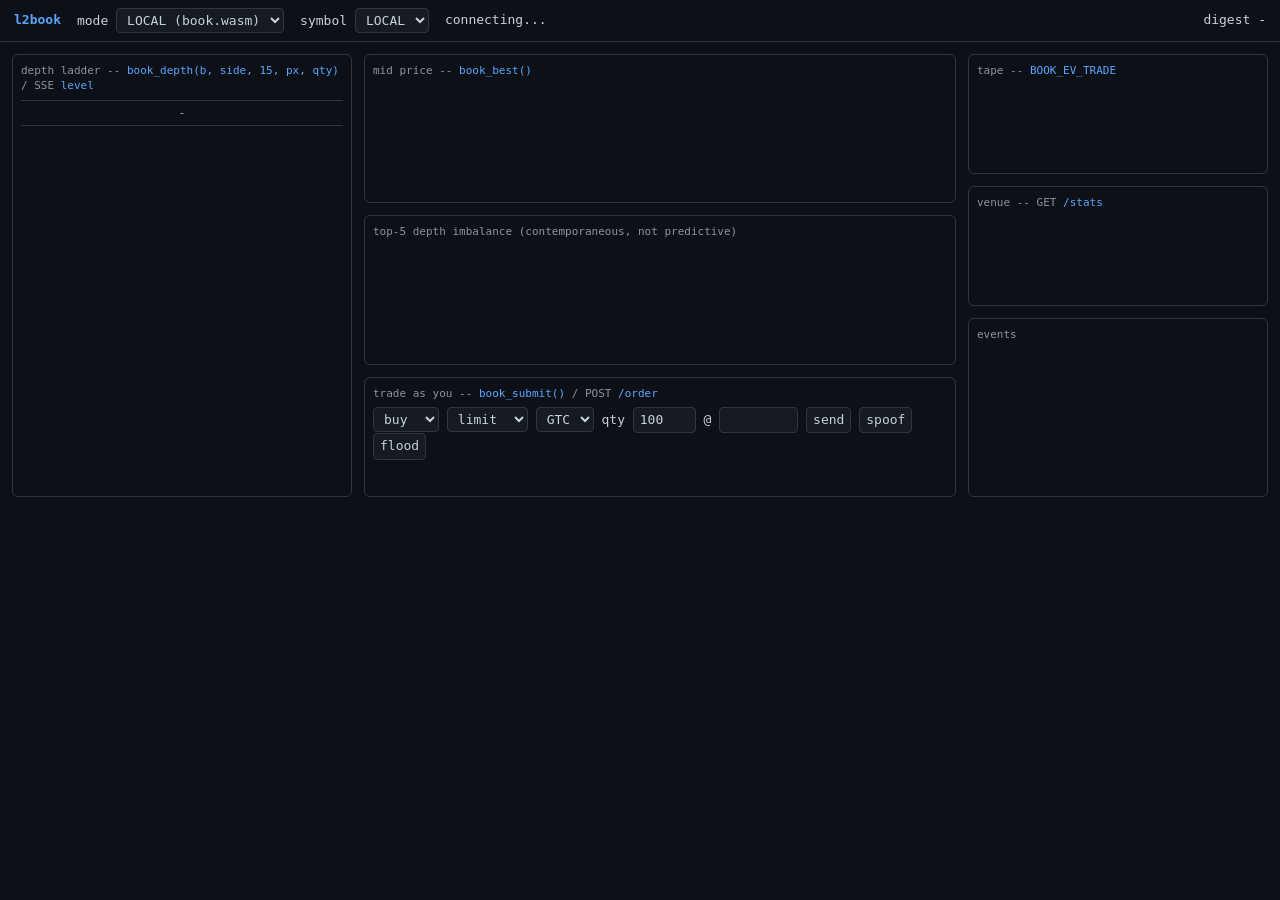
==== 16_l2book/web/index.html @ 12627202 "16_l2book: the web console (LIVE over SSE, LOCAL on book.wasm) web/index.html, no framework and no e" ====
<!doctype html>
<!--
  16_l2book/web/index.html -- the l2book console.

  LIVE:  the venue's own market data over SSE (/md?sym=...), and "trade
         as you" through /order.  The book you see is the server's.
  LOCAL: book.wasm -- the same book.c the venue's Isolates run, compiled
         to wasm32 -- driven by an in-page market maker and noise flow.
         The digest is the engine's book_digest: same seed, same steps,
         same number, on any machine.
  No framework, no external requests.
-->
<html lang="en">
<head>
<meta charset="utf-8">
<title>l2book -- a libxtc limit order book</title>
<style>
:root { --bg:#0d1117; --fg:#c9d1d9; --dim:#8b949e; --bid:#3fb950; --ask:#f85149; --line:#30363d; --acc:#58a6ff; }
* { box-sizing: border-box; }
body { margin:0; background:var(--bg); color:var(--fg); font:13px/1.4 ui-monospace,SFMono-Regular,Menlo,monospace; }
header { display:flex; gap:16px; align-items:center; padding:8px 14px; border-bottom:1px solid var(--line); flex-wrap:wrap; }
header b { color:var(--acc); }
select, button, input { background:#161b22; color:var(--fg); border:1px solid var(--line); border-radius:4px; padding:3px 6px; font:inherit; }
button:hover { border-color:var(--acc); cursor:pointer; }
main { display:grid; grid-template-columns: 340px 1fr 300px; gap:12px; padding:12px; }
.panel { border:1px solid var(--line); border-radius:6px; padding:8px; min-height:120px; }
.panel h2 { margin:0 0 6px; font-size:11px; color:var(--dim); font-weight:normal; }
.panel h2 code { color:var(--acc); }
table { width:100%; border-collapse:collapse; }
td { padding:1px 4px; text-align:right; white-space:nowrap; }
.bid { color:var(--bid); } .ask { color:var(--ask); }
.bar { height:12px; display:inline-block; vertical-align:middle; opacity:.35; }
#mid { text-align:center; padding:3px; border-top:1px solid var(--line); border-bottom:1px solid var(--line); color:var(--dim); }
#tape div { display:flex; justify-content:space-between; }
canvas { width:100%; height:110px; display:block; }
.kv { display:grid; grid-template-columns:auto 1fr; gap:2px 10px; }
.kv span:nth-child(odd) { color:var(--dim); }
#log { height:140px; overflow:auto; color:var(--dim); font-size:11px; }
</style>
</head>
<body>
<header>
  <b>l2book</b>
  <label>mode <select id="mode"><option value="live">LIVE (venue)</option><option value="local">LOCAL (book.wasm)</option></select></label>
  <label>symbol <select id="sym"></select></label>
  <span id="status">connecting...</span>
  <span style="flex:1"></span>
  <span>digest <code id="digest">-</code></span>
</header>
<main>
  <section class="panel">
    <h2>depth ladder -- <code>book_depth(b, side, 15, px, qty)</code> / SSE <code>level</code></h2>
    <table id="asks"></table>
    <div id="mid">-</div>
    <table id="bids"></table>
  </section>
  <section>
    <div class="panel"><h2>mid price -- <code>book_best()</code></h2><canvas id="spark"></canvas></div>
    <div class="panel" style="margin-top:12px"><h2>top-5 depth imbalance (contemporaneous, not predictive)</h2><canvas id="imb"></canvas></div>
    <div class="panel" style="margin-top:12px">
      <h2>trade as you -- <code>book_submit()</code> / POST <code>/order</code></h2>
      <select id="side"><option value="b">buy</option><option value="s">sell</option></select>
      <select id="type"><option value="l">limit</option><option value="m">market</option></select>
      <select id="tif"><option value="g">GTC</option><option value="i">IOC</option></select>
      qty <input id="qty" size="5" value="100"> @ <input id="px" size="7" value="">
      <button id="send">send</button>
      <button id="spoof" title="layer far-from-touch size, cancel it 2 s later">spoof</button>
      <button id="flood" title="a burst of IOC orders that never fill">flood</button>
    </div>
  </section>
  <section>
    <div class="panel"><h2>tape -- <code>BOOK_EV_TRADE</code></h2><div id="tape"></div></div>
    <div class="panel" style="margin-top:12px"><h2>venue -- GET <code>/stats</code></h2><div class="kv" id="stats"></div></div>
    <div class="panel" style="margin-top:12px"><h2>events</h2><div id="log"></div></div>
  </section>
</main>
<script>
"use strict";
const $ = id => document.getElementById(id);
const fmt = p => (Number(p) / 100).toFixed(2);
const S = { mode: "live", sym: "AAPL", bids: new Map(), asks: new Map(), mids: [], imbs: [], tape: [], es: null, wasm: null, timer: null };

function log(s) { const d = $("log"); d.textContent = s + "\n" + d.textContent.slice(0, 4000); }

// ---- rendering (shared by both modes) -------------------------------
function levels(map, desc) { return [...map.entries()].filter(e => e[1] > 0).sort((a, b) => desc ? b[0] - a[0] : a[0] - b[0]).slice(0, 15); }
function render() {
  const bids = levels(S.bids, true), asks = levels(S.asks, false);
  const max = Math.max(1, ...bids.map(l => l[1]), ...asks.map(l => l[1]));
  const row = (l, cls) => `<tr><td class="${cls}">${fmt(l[0])}</td><td>${l[1]}</td><td style="text-align:left"><span class="bar" style="width:${120 * l[1] / max}px;background:var(--${cls})"></span></td></tr>`;
  $("asks").innerHTML = asks.slice().reverse().map(l => row(l, "ask")).join("");
  $("bids").innerHTML = bids.map(l => row(l, "bid")).join("");
  const bb = bids[0], ba = asks[0];
  if (bb && ba) {
    const mid = (bb[0] + ba[0]) / 2;
    $("mid").textContent = `mid ${fmt(mid)}   spread ${ba[0] - bb[0]} ticks`;
    if (!$("px").value) $("px").value = fmt(bb[0]);
    S.mids.push(mid); if (S.mids.length > 300) S.mids.shift();
    const bv = bids.slice(0, 5).reduce((a, l) => a + l[1], 0), av = asks.slice(0, 5).reduce((a, l) => a + l[1], 0);
    S.imbs.push((bv - av) / Math.max(1, bv + av)); if (S.imbs.length > 300) S.imbs.shift();
  }
  spark($("spark"), S.mids, false); spark($("imb"), S.imbs, true);
  $("tape").innerHTML = S.tape.slice(0, 18).map(t => `<div class="${t.s ? "ask" : "bid"}"><span>${fmt(t.p)}</span><span>${t.q}</span></div>`).join("");
}
function spark(c, v, zero) {
  const w = c.width = c.clientWidth, h = c.height = c.clientHeight, g = c.getContext("2d");
  g.clearRect(0, 0, w, h); if (v.length < 2) return;
  const lo = zero ? -1 : Math.min(...v), hi = zero ? 1 : Math.max(...v), r = hi - lo || 1;
  if (zero) { g.strokeStyle = "#30363d"; g.beginPath(); g.moveTo(0, h / 2); g.lineTo(w, h / 2); g.stroke(); }
  g.strokeStyle = "#58a6ff"; g.beginPath();
  v.forEach((x, i) => { const px = i * w / (v.length - 1), py = h - (x - lo) / r * (h - 4) - 2; i ? g.lineTo(px, py) : g.moveTo(px, py); });
  g.stroke();
}
function trade(side, p, q) { S.tape.unshift({ s: side, p: p, q: q }); if (S.tape.length > 50) S.tape.pop(); }

// ---- LIVE: the venue's SSE stream ----------------------------------
function startLive() {
  stopAll(); S.bids.clear(); S.asks.clear(); S.tape = []; S.mids = []; S.imbs = [];
  const es = S.es = new EventSource(`/md?sym=${S.sym}`);
  es.onopen = () => $("status").textContent = `LIVE ${S.sym}: the venue's book`;
  es.onerror = () => $("status").textContent = "LIVE: disconnected (retrying)";
  es.addEventListener("level", e => { const m = JSON.parse(e.data); (m.s ? S.asks : S.bids).set(m.p, m.q); $("digest").textContent = "seq " + m.seq; });
  es.addEventListener("trade", e => { const m = JSON.parse(e.data); trade(m.s, m.p, m.q); });
  es.addEventListener("phase", e => log("phase " + JSON.parse(e.data).phase));
  es.addEventListener("stats", e => {
    const st = JSON.parse(e.data), me = st.symbols.find(x => x.sym === S.sym) || {};
    $("stats").innerHTML = [["shards", st.shards], ["commands", me.commands], ["trades", me.trades], ["volume", me.volume],
      ["rejects", me.rejects], ["ring drops", me.drops], ["match p50/p99 ns", `${me.match_ns.p50} / ${me.match_ns.p99}`],
      ["hop p50/p99 ns", `${me.queue_ns.p50} / ${me.queue_ns.p99}`]].map(kv => `<span>${kv[0]}</span><span>${kv[1]}</span>`).join("");
  });
  S.timer = setInterval(render, 100);
}
async function liveOrder(o) {
  const q = new URLSearchParams({ sym: S.sym, side: o.side ? "s" : "b", type: o.market ? "m" : "l", tif: o.ioc ? "i" : "g", price: o.price, qty: o.qty });
  const r = await fetch("/order?" + q, { method: "POST" }); log("order " + (await r.text()).trim());
}

// ---- LOCAL: book.wasm, the same engine, in the page -----------------
let rng = 42n;
function rnd() { rng ^= rng << 13n; rng &= 0xffffffffffffffffn; rng ^= rng >> 7n; rng ^= rng << 17n; rng &= 0xffffffffffffffffn; return Number(rng & 0xffffffn); }
async function startLocal() {
  stopAll(); S.bids.clear(); S.asks.clear(); S.tape = []; S.mids = []; S.imbs = []; rng = 42n;
  if (!S.wasm) { const { instance } = await WebAssembly.instantiateStreaming(fetch("book.wasm")); S.wasm = instance.exports; }
  const e = S.wasm; e.lob_init(10000n, 1 << 15);
  let id = 1, mid = 10000, quotes = [];
  $("status").textContent = "LOCAL: book.wasm in this page (seed 42)";
  const read = () => {
    const n = e.lob_ev_count(), sz = e.lob_ev_size(), base = e.lob_ev(), dv = new DataView(e.memory.buffer);
    for (let i = 0; i < n; i++) {
      const o = base + i * sz, k = dv.getUint8(o), side = dv.getUint8(o + 1), p = Number(dv.getBigInt64(o + 24, true)), q = Number(dv.getBigInt64(o + 32, true));
      if (k === 9) (side ? S.asks : S.bids).set(p, q);       // BOOK_EV_LEVEL
      else if (k === 2) trade(side, p, q);                  // BOOK_EV_TRADE
    }
  };
  S.submit = (o) => { e.lob_submit(BigInt(id++), o.acct || 1, o.side, o.market ? 1 : 0, o.ioc ? 1 : 0, 0, BigInt(o.price || 0), 0n, BigInt(o.qty), 0n); read(); };
  S.timer = setInterval(() => {
    for (let step = 0; step < 20; step++) {
      if (step === 0) {                       // the market maker re-quotes
        quotes.forEach(q => { e.lob_cancel(BigInt(q), 2); read(); }); quotes = [];
        mid += (rnd() % 5) - 2;
        for (let l = 0; l < 5; l++) for (let s = 0; s < 2; s++) {
          const qid = id; S.submit({ acct: 2, side: s, price: s ? mid + 2 + l : mid - 2 - l, qty: 100 * (l + 1) }); quotes.push(qid);
        }
      }
      const s = rnd() & 1, ioc = rnd() % 4 === 0;        // noise flow
      S.submit({ acct: 3, side: s, ioc: ioc, price: ioc ? (s ? mid - 10 : mid + 10) : (s ? mid + 1 + rnd() % 8 : mid - 1 - rnd() % 8), qty: 100 * (1 + rnd() % 3) });
    }
    $("digest").textContent = e.lob_digest().toString(16) + " @seq " + e.lob_seq() + (e.lob_check() ? " CHECK FAILED" : "");
    $("stats").innerHTML = [["engine", "book.c -> wasm32"], ["trades", e.lob_trades()], ["seq", e.lob_seq()], ["book_check", e.lob_check() ? "FAIL" : "ok"]].map(kv => `<span>${kv[0]}</span><span>${kv[1]}</span>`).join("");
    render();
  }, 100);
}

function stopAll() { if (S.es) S.es.close(); S.es = null; if (S.timer) clearInterval(S.timer); S.timer = null; }
function order(o) { return S.mode === "live" ? liveOrder(o) : S.submit(o); }
function uiOrder() { return { side: $("side").value === "s" ? 1 : 0, market: $("type").value === "m", ioc: $("tif").value === "i", qty: +$("qty").value, price: Math.round(parseFloat($("px").value) * 100) }; }
$("send").onclick = () => order(uiOrder());
$("spoof").onclick = () => { const b = levels(S.bids, true)[0]; if (!b) return; for (let i = 0; i < 5; i++) order({ side: 0, qty: 5000, price: b[0] - 5 - i }); log("spoof: 25,000 shares layered 5-9 ticks under the bid"); };
$("flood").onclick = () => { const a = levels(S.asks, false)[0]; if (!a) return; for (let i = 0; i < 30; i++) order({ side: 0, ioc: true, qty: 100, price: a[0] - 50 }); log("flood: 30 IOC orders that cannot fill"); };
$("mode").onchange = () => { S.mode = $("mode").value; S.mode === "live" ? startLive() : startLocal(); };
$("sym").onchange = () => { S.sym = $("sym").value; if (S.mode === "live") startLive(); };
fetch("/symbols").then(r => r.json()).then(list => {
  $("sym").innerHTML = list.map(s => `<option>${s}</option>`).join(""); S.sym = list[0]; startLive();
}).catch(() => { $("mode").value = "local"; S.mode = "local"; $("sym").innerHTML = "<option>LOCAL</option>"; startLocal(); });
</script>
</body>
</html>
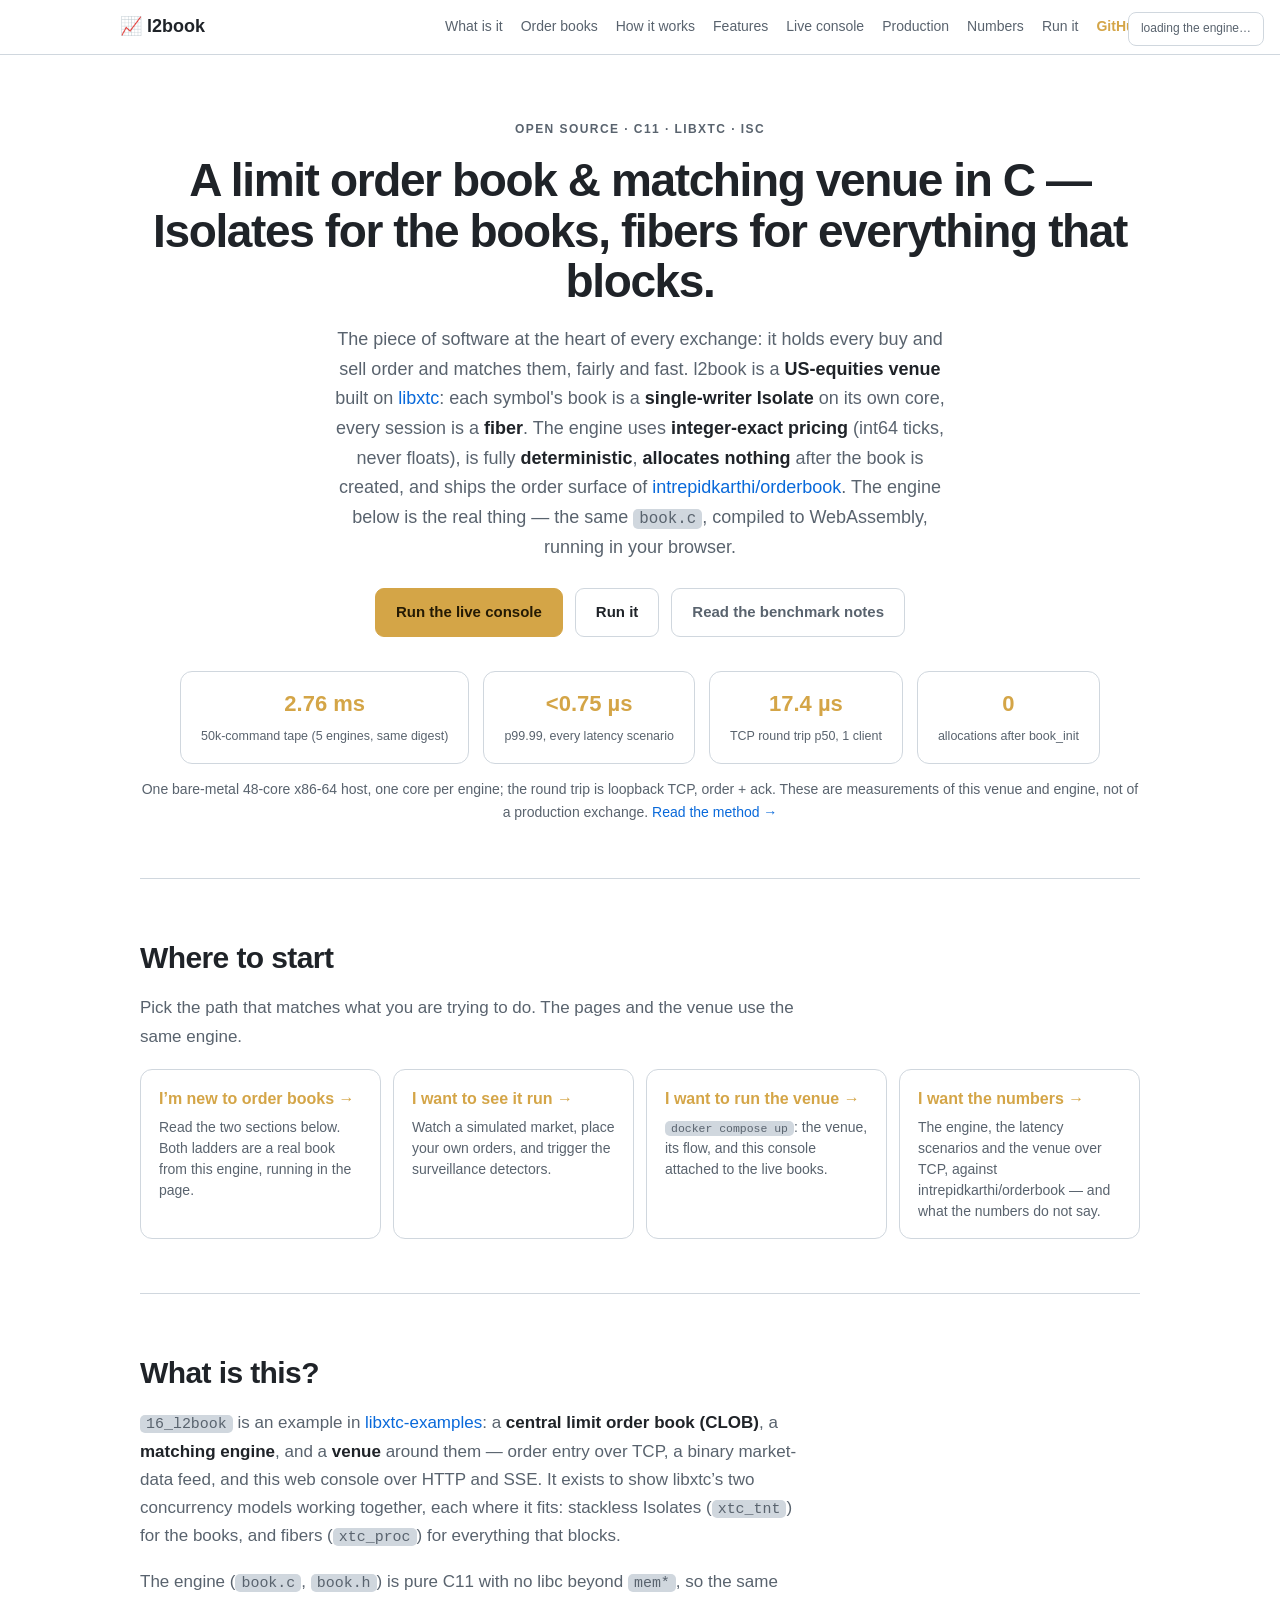
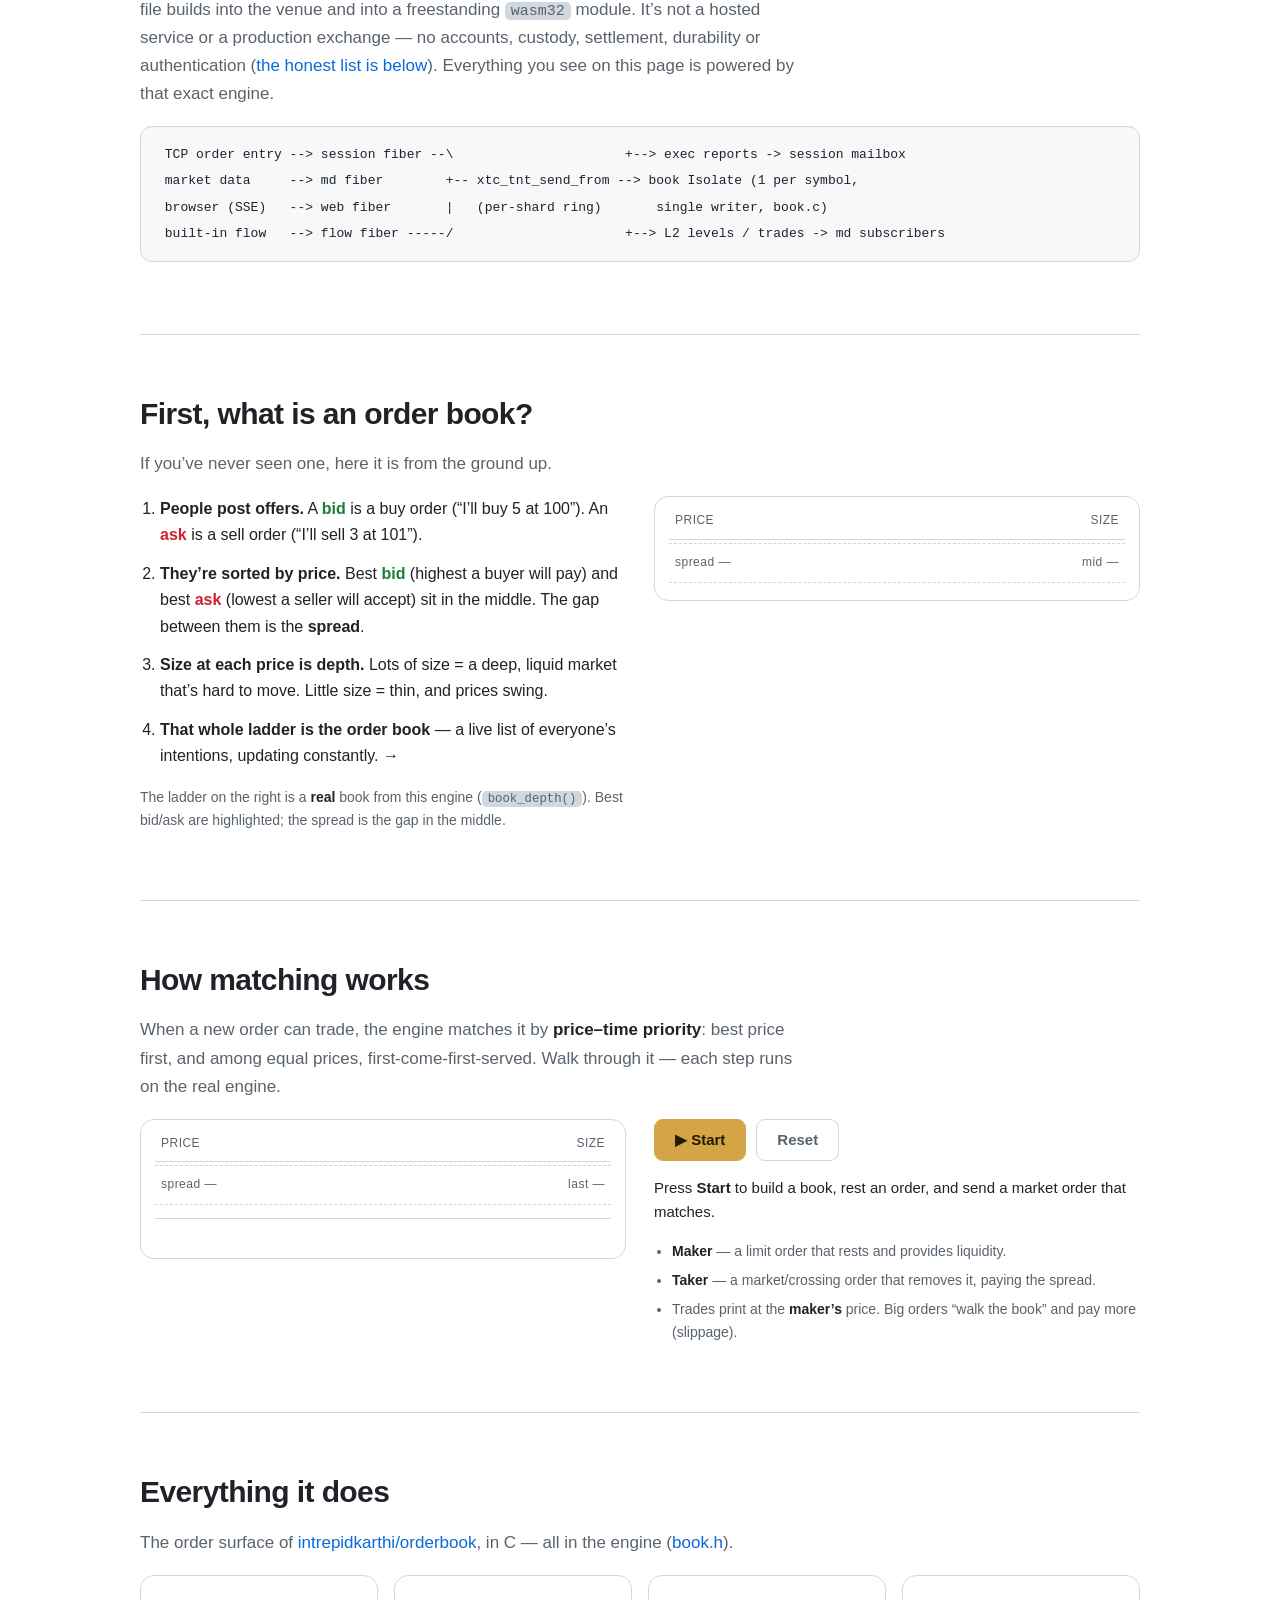
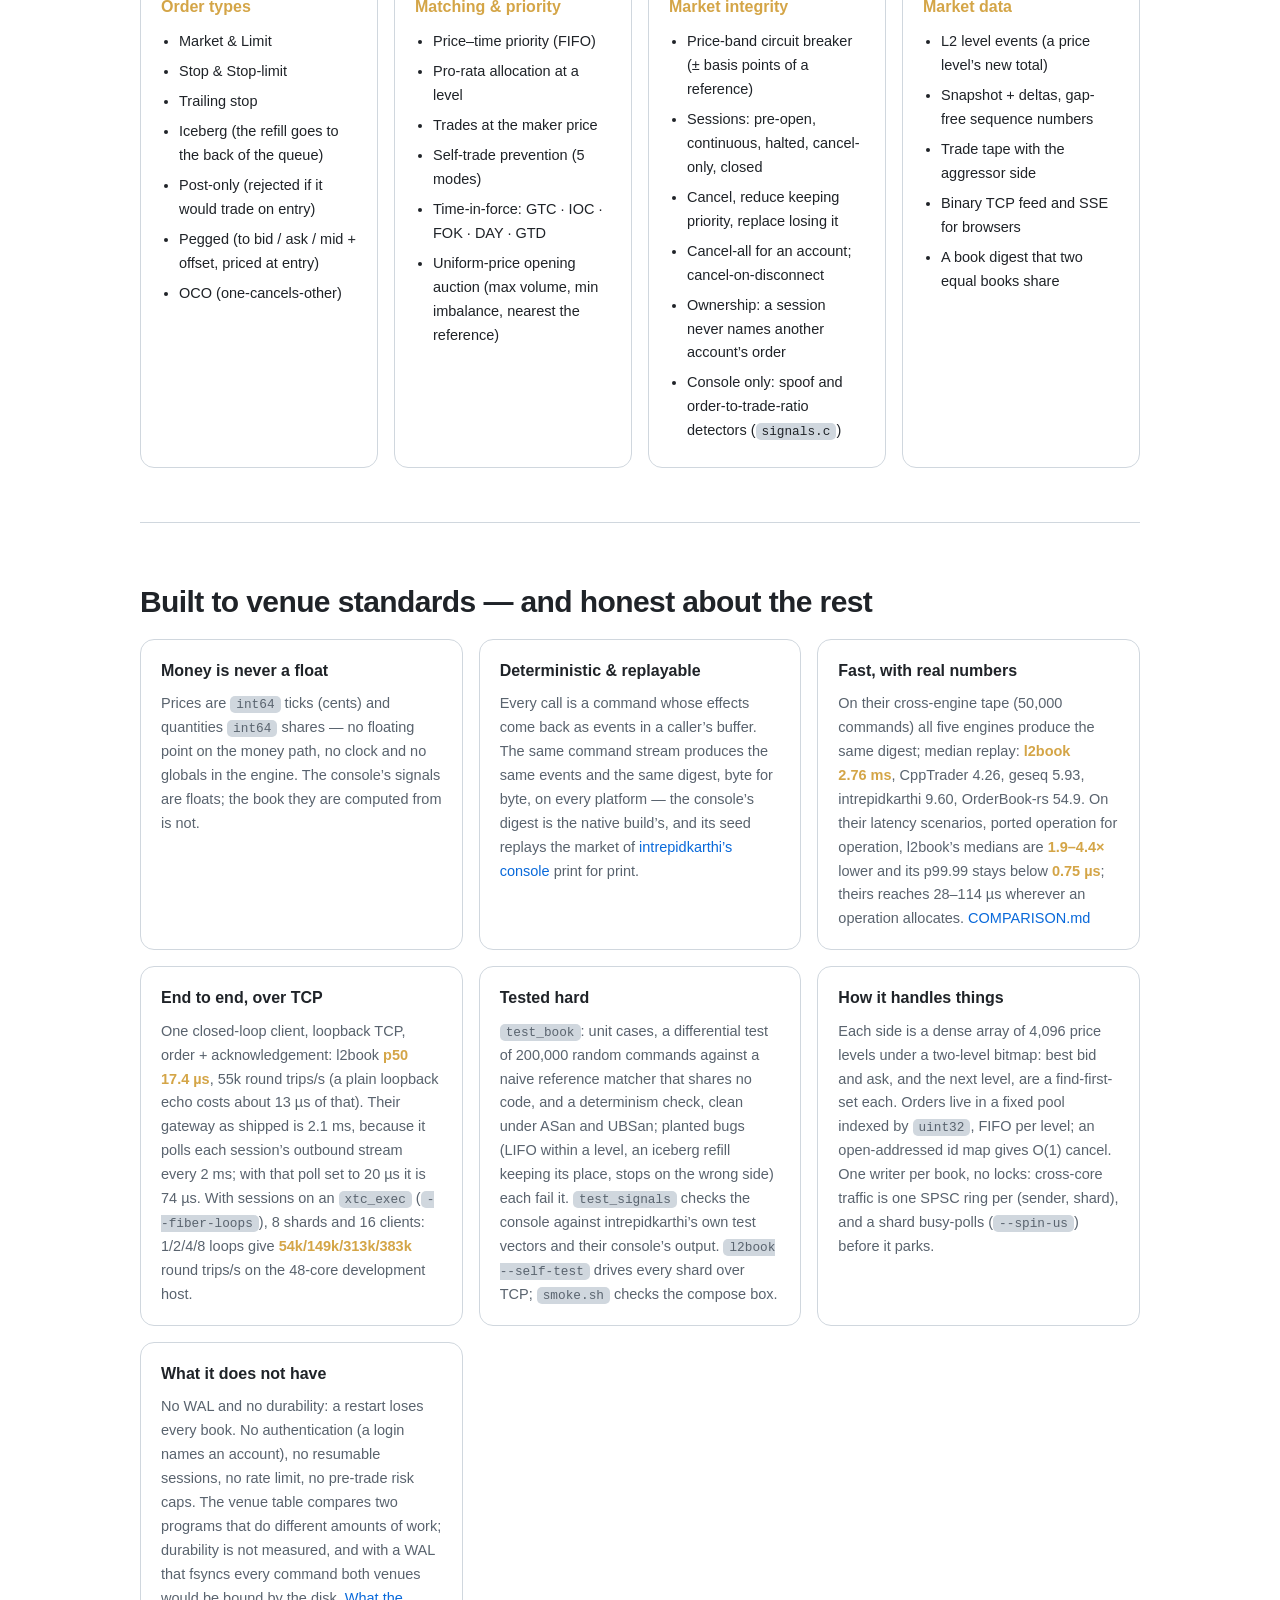
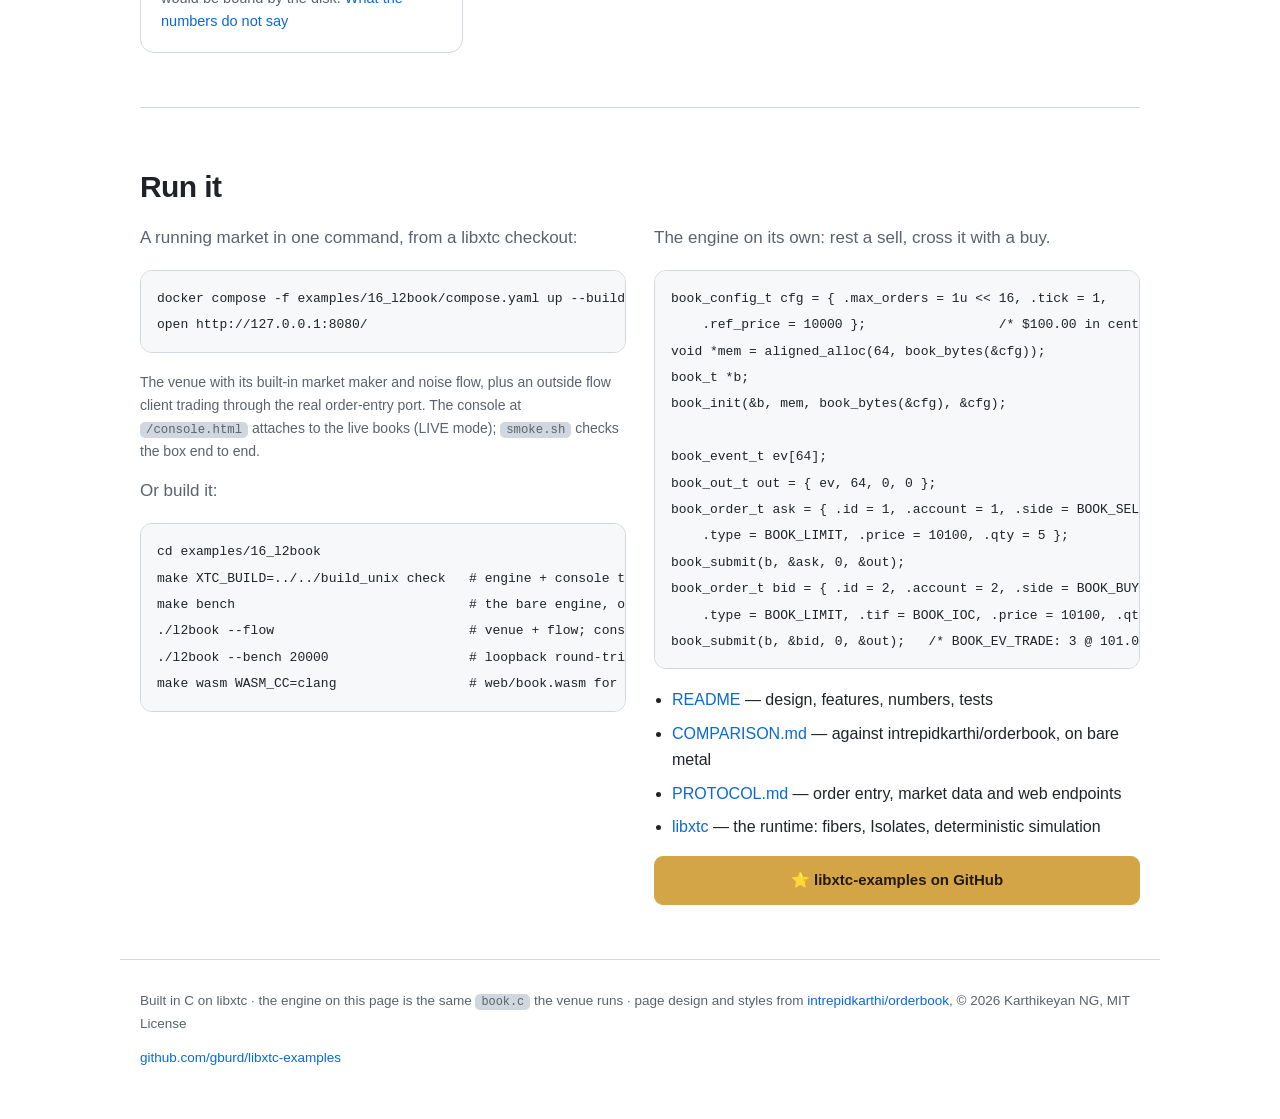
==== commit e415171f: "16_l2book: the pages, a reproduction of intrepidkarthi's console and site The maintainer asked for t" ====
--- a/16_l2book/web/index.html
+++ b/16_l2book/web/index.html
@@ -1,187 +1,328 @@
 <!doctype html>
 <!--
-  16_l2book/web/index.html -- the l2book console.
-
-  LIVE:  the venue's own market data over SSE (/md?sym=...), and "trade
-         as you" through /order.  The book you see is the server's.
-  LOCAL: book.wasm -- the same book.c the venue's Isolates run, compiled
-         to wasm32 -- driven by an in-page market maker and noise flow.
-         The digest is the engine's book_digest: same seed, same steps,
-         same number, on any machine.
-  No framework, no external requests.
+  16_l2book/web/index.html -- the l2book landing page.
+
+  Structure, sections and styles are intrepidkarthi/orderbook's
+  web/index.html (3fffc25), reused under the MIT License
+  (Copyright (c) 2026 Karthikeyan NG; the full notice is in style.css and
+  web/README.md).  The text is rewritten for l2book; every number on it
+  is from 16_l2book/README.md or COMPARISON.md.  The two live ladders run
+  book.wasm (the engine) in the page; no framework, no external request.
 -->
 <html lang="en">
 <head>
-<meta charset="utf-8">
-<title>l2book -- a libxtc limit order book</title>
-<style>
-:root { --bg:#0d1117; --fg:#c9d1d9; --dim:#8b949e; --bid:#3fb950; --ask:#f85149; --line:#30363d; --acc:#58a6ff; }
-* { box-sizing: border-box; }
-body { margin:0; background:var(--bg); color:var(--fg); font:13px/1.4 ui-monospace,SFMono-Regular,Menlo,monospace; }
-header { display:flex; gap:16px; align-items:center; padding:8px 14px; border-bottom:1px solid var(--line); flex-wrap:wrap; }
-header b { color:var(--acc); }
-select, button, input { background:#161b22; color:var(--fg); border:1px solid var(--line); border-radius:4px; padding:3px 6px; font:inherit; }
-button:hover { border-color:var(--acc); cursor:pointer; }
-main { display:grid; grid-template-columns: 340px 1fr 300px; gap:12px; padding:12px; }
-.panel { border:1px solid var(--line); border-radius:6px; padding:8px; min-height:120px; }
-.panel h2 { margin:0 0 6px; font-size:11px; color:var(--dim); font-weight:normal; }
-.panel h2 code { color:var(--acc); }
-table { width:100%; border-collapse:collapse; }
-td { padding:1px 4px; text-align:right; white-space:nowrap; }
-.bid { color:var(--bid); } .ask { color:var(--ask); }
-.bar { height:12px; display:inline-block; vertical-align:middle; opacity:.35; }
-#mid { text-align:center; padding:3px; border-top:1px solid var(--line); border-bottom:1px solid var(--line); color:var(--dim); }
-#tape div { display:flex; justify-content:space-between; }
-canvas { width:100%; height:110px; display:block; }
-.kv { display:grid; grid-template-columns:auto 1fr; gap:2px 10px; }
-.kv span:nth-child(odd) { color:var(--dim); }
-#log { height:140px; overflow:auto; color:var(--dim); font-size:11px; }
-</style>
+  <meta charset="utf-8" />
+  <meta name="viewport" content="width=device-width, initial-scale=1" />
+  <title>l2book &mdash; a level-2 limit order book &amp; matching venue on libxtc</title>
+  <meta name="description" content="A US-equities limit order book and matching venue in C on libxtc: one Isolate per book, fibers for every session. Integer-exact, deterministic, no allocation after init, the order surface of intrepidkarthi/orderbook, and the same engine runs in your browser as a 41 KB WebAssembly module." />
+  <link rel="stylesheet" href="style.css" />
+  <!-- l2book: wide code blocks scroll inside their column, not the page. -->
+  <style>.two-col > div { min-width: 0; }</style>
 </head>
 <body>
-<header>
-  <b>l2book</b>
-  <label>mode <select id="mode"><option value="live">LIVE (venue)</option><option value="local">LOCAL (book.wasm)</option></select></label>
-  <label>symbol <select id="sym"></select></label>
-  <span id="status">connecting...</span>
-  <span style="flex:1"></span>
-  <span>digest <code id="digest">-</code></span>
-</header>
-<main>
-  <section class="panel">
-    <h2>depth ladder -- <code>book_depth(b, side, 15, px, qty)</code> / SSE <code>level</code></h2>
-    <table id="asks"></table>
-    <div id="mid">-</div>
-    <table id="bids"></table>
-  </section>
-  <section>
-    <div class="panel"><h2>mid price -- <code>book_best()</code></h2><canvas id="spark"></canvas></div>
-    <div class="panel" style="margin-top:12px"><h2>top-5 depth imbalance (contemporaneous, not predictive)</h2><canvas id="imb"></canvas></div>
-    <div class="panel" style="margin-top:12px">
-      <h2>trade as you -- <code>book_submit()</code> / POST <code>/order</code></h2>
-      <select id="side"><option value="b">buy</option><option value="s">sell</option></select>
-      <select id="type"><option value="l">limit</option><option value="m">market</option></select>
-      <select id="tif"><option value="g">GTC</option><option value="i">IOC</option></select>
-      qty <input id="qty" size="5" value="100"> @ <input id="px" size="7" value="">
-      <button id="send">send</button>
-      <button id="spoof" title="layer far-from-touch size, cancel it 2 s later">spoof</button>
-      <button id="flood" title="a burst of IOC orders that never fill">flood</button>
+  <nav class="nav">
+    <a class="brand" href="#top">&#x1F4C8; l2book</a>
+    <div class="nav-links">
+      <a href="#what">What is it</a>
+      <a href="#basics">Order books</a>
+      <a href="#matching">How it works</a>
+      <a href="#features">Features</a>
+      <a href="console.html">Live console</a>
+      <a href="#production">Production</a>
+      <a href="https://github.com/gburd/libxtc-examples/blob/main/16_l2book/COMPARISON.md">Numbers</a>
+      <a href="#run">Run it</a>
+      <a class="nav-gh" href="https://github.com/gburd/libxtc-examples/tree/main/16_l2book">GitHub &#x2605;</a>
     </div>
-  </section>
-  <section>
-    <div class="panel"><h2>tape -- <code>BOOK_EV_TRADE</code></h2><div id="tape"></div></div>
-    <div class="panel" style="margin-top:12px"><h2>venue -- GET <code>/stats</code></h2><div class="kv" id="stats"></div></div>
-    <div class="panel" style="margin-top:12px"><h2>events</h2><div id="log"></div></div>
-  </section>
-</main>
-<script>
-"use strict";
-const $ = id => document.getElementById(id);
-const fmt = p => (Number(p) / 100).toFixed(2);
-const S = { mode: "live", sym: "AAPL", bids: new Map(), asks: new Map(), mids: [], imbs: [], tape: [], es: null, wasm: null, timer: null };
-
-function log(s) { const d = $("log"); d.textContent = s + "\n" + d.textContent.slice(0, 4000); }
-
-// ---- rendering (shared by both modes) -------------------------------
-function levels(map, desc) { return [...map.entries()].filter(e => e[1] > 0).sort((a, b) => desc ? b[0] - a[0] : a[0] - b[0]).slice(0, 15); }
-function render() {
-  const bids = levels(S.bids, true), asks = levels(S.asks, false);
-  const max = Math.max(1, ...bids.map(l => l[1]), ...asks.map(l => l[1]));
-  const row = (l, cls) => `<tr><td class="${cls}">${fmt(l[0])}</td><td>${l[1]}</td><td style="text-align:left"><span class="bar" style="width:${120 * l[1] / max}px;background:var(--${cls})"></span></td></tr>`;
-  $("asks").innerHTML = asks.slice().reverse().map(l => row(l, "ask")).join("");
-  $("bids").innerHTML = bids.map(l => row(l, "bid")).join("");
-  const bb = bids[0], ba = asks[0];
-  if (bb && ba) {
-    const mid = (bb[0] + ba[0]) / 2;
-    $("mid").textContent = `mid ${fmt(mid)}   spread ${ba[0] - bb[0]} ticks`;
-    if (!$("px").value) $("px").value = fmt(bb[0]);
-    S.mids.push(mid); if (S.mids.length > 300) S.mids.shift();
-    const bv = bids.slice(0, 5).reduce((a, l) => a + l[1], 0), av = asks.slice(0, 5).reduce((a, l) => a + l[1], 0);
-    S.imbs.push((bv - av) / Math.max(1, bv + av)); if (S.imbs.length > 300) S.imbs.shift();
-  }
-  spark($("spark"), S.mids, false); spark($("imb"), S.imbs, true);
-  $("tape").innerHTML = S.tape.slice(0, 18).map(t => `<div class="${t.s ? "ask" : "bid"}"><span>${fmt(t.p)}</span><span>${t.q}</span></div>`).join("");
-}
-function spark(c, v, zero) {
-  const w = c.width = c.clientWidth, h = c.height = c.clientHeight, g = c.getContext("2d");
-  g.clearRect(0, 0, w, h); if (v.length < 2) return;
-  const lo = zero ? -1 : Math.min(...v), hi = zero ? 1 : Math.max(...v), r = hi - lo || 1;
-  if (zero) { g.strokeStyle = "#30363d"; g.beginPath(); g.moveTo(0, h / 2); g.lineTo(w, h / 2); g.stroke(); }
-  g.strokeStyle = "#58a6ff"; g.beginPath();
-  v.forEach((x, i) => { const px = i * w / (v.length - 1), py = h - (x - lo) / r * (h - 4) - 2; i ? g.lineTo(px, py) : g.moveTo(px, py); });
-  g.stroke();
-}
-function trade(side, p, q) { S.tape.unshift({ s: side, p: p, q: q }); if (S.tape.length > 50) S.tape.pop(); }
-
-// ---- LIVE: the venue's SSE stream ----------------------------------
-function startLive() {
-  stopAll(); S.bids.clear(); S.asks.clear(); S.tape = []; S.mids = []; S.imbs = [];
-  const es = S.es = new EventSource(`/md?sym=${S.sym}`);
-  es.onopen = () => $("status").textContent = `LIVE ${S.sym}: the venue's book`;
-  es.onerror = () => $("status").textContent = "LIVE: disconnected (retrying)";
-  es.addEventListener("level", e => { const m = JSON.parse(e.data); (m.s ? S.asks : S.bids).set(m.p, m.q); $("digest").textContent = "seq " + m.seq; });
-  es.addEventListener("trade", e => { const m = JSON.parse(e.data); trade(m.s, m.p, m.q); });
-  es.addEventListener("phase", e => log("phase " + JSON.parse(e.data).phase));
-  es.addEventListener("stats", e => {
-    const st = JSON.parse(e.data), me = st.symbols.find(x => x.sym === S.sym) || {};
-    $("stats").innerHTML = [["shards", st.shards], ["commands", me.commands], ["trades", me.trades], ["volume", me.volume],
-      ["rejects", me.rejects], ["ring drops", me.drops], ["match p50/p99 ns", `${me.match_ns.p50} / ${me.match_ns.p99}`],
-      ["hop p50/p99 ns", `${me.queue_ns.p50} / ${me.queue_ns.p99}`]].map(kv => `<span>${kv[0]}</span><span>${kv[1]}</span>`).join("");
-  });
-  S.timer = setInterval(render, 100);
-}
-async function liveOrder(o) {
-  const q = new URLSearchParams({ sym: S.sym, side: o.side ? "s" : "b", type: o.market ? "m" : "l", tif: o.ioc ? "i" : "g", price: o.price, qty: o.qty });
-  const r = await fetch("/order?" + q, { method: "POST" }); log("order " + (await r.text()).trim());
-}
-
-// ---- LOCAL: book.wasm, the same engine, in the page -----------------
-let rng = 42n;
-function rnd() { rng ^= rng << 13n; rng &= 0xffffffffffffffffn; rng ^= rng >> 7n; rng ^= rng << 17n; rng &= 0xffffffffffffffffn; return Number(rng & 0xffffffn); }
-async function startLocal() {
-  stopAll(); S.bids.clear(); S.asks.clear(); S.tape = []; S.mids = []; S.imbs = []; rng = 42n;
-  if (!S.wasm) { const { instance } = await WebAssembly.instantiateStreaming(fetch("book.wasm")); S.wasm = instance.exports; }
-  const e = S.wasm; e.lob_init(10000n, 1 << 15);
-  let id = 1, mid = 10000, quotes = [];
-  $("status").textContent = "LOCAL: book.wasm in this page (seed 42)";
-  const read = () => {
-    const n = e.lob_ev_count(), sz = e.lob_ev_size(), base = e.lob_ev(), dv = new DataView(e.memory.buffer);
-    for (let i = 0; i < n; i++) {
-      const o = base + i * sz, k = dv.getUint8(o), side = dv.getUint8(o + 1), p = Number(dv.getBigInt64(o + 24, true)), q = Number(dv.getBigInt64(o + 32, true));
-      if (k === 9) (side ? S.asks : S.bids).set(p, q);       // BOOK_EV_LEVEL
-      else if (k === 2) trade(side, p, q);                  // BOOK_EV_TRADE
-    }
-  };
-  S.submit = (o) => { e.lob_submit(BigInt(id++), o.acct || 1, o.side, o.market ? 1 : 0, o.ioc ? 1 : 0, 0, BigInt(o.price || 0), 0n, BigInt(o.qty), 0n); read(); };
-  S.timer = setInterval(() => {
-    for (let step = 0; step < 20; step++) {
-      if (step === 0) {                       // the market maker re-quotes
-        quotes.forEach(q => { e.lob_cancel(BigInt(q), 2); read(); }); quotes = [];
-        mid += (rnd() % 5) - 2;
-        for (let l = 0; l < 5; l++) for (let s = 0; s < 2; s++) {
-          const qid = id; S.submit({ acct: 2, side: s, price: s ? mid + 2 + l : mid - 2 - l, qty: 100 * (l + 1) }); quotes.push(qid);
-        }
-      }
-      const s = rnd() & 1, ioc = rnd() % 4 === 0;        // noise flow
-      S.submit({ acct: 3, side: s, ioc: ioc, price: ioc ? (s ? mid - 10 : mid + 10) : (s ? mid + 1 + rnd() % 8 : mid - 1 - rnd() % 8), qty: 100 * (1 + rnd() % 3) });
-    }
-    $("digest").textContent = e.lob_digest().toString(16) + " @seq " + e.lob_seq() + (e.lob_check() ? " CHECK FAILED" : "");
-    $("stats").innerHTML = [["engine", "book.c -> wasm32"], ["trades", e.lob_trades()], ["seq", e.lob_seq()], ["book_check", e.lob_check() ? "FAIL" : "ok"]].map(kv => `<span>${kv[0]}</span><span>${kv[1]}</span>`).join("");
-    render();
-  }, 100);
-}
-
-function stopAll() { if (S.es) S.es.close(); S.es = null; if (S.timer) clearInterval(S.timer); S.timer = null; }
-function order(o) { return S.mode === "live" ? liveOrder(o) : S.submit(o); }
-function uiOrder() { return { side: $("side").value === "s" ? 1 : 0, market: $("type").value === "m", ioc: $("tif").value === "i", qty: +$("qty").value, price: Math.round(parseFloat($("px").value) * 100) }; }
-$("send").onclick = () => order(uiOrder());
-$("spoof").onclick = () => { const b = levels(S.bids, true)[0]; if (!b) return; for (let i = 0; i < 5; i++) order({ side: 0, qty: 5000, price: b[0] - 5 - i }); log("spoof: 25,000 shares layered 5-9 ticks under the bid"); };
-$("flood").onclick = () => { const a = levels(S.asks, false)[0]; if (!a) return; for (let i = 0; i < 30; i++) order({ side: 0, ioc: true, qty: 100, price: a[0] - 50 }); log("flood: 30 IOC orders that cannot fill"); };
-$("mode").onchange = () => { S.mode = $("mode").value; S.mode === "live" ? startLive() : startLocal(); };
-$("sym").onchange = () => { S.sym = $("sym").value; if (S.mode === "live") startLive(); };
-fetch("/symbols").then(r => r.json()).then(list => {
-  $("sym").innerHTML = list.map(s => `<option>${s}</option>`).join(""); S.sym = list[0]; startLive();
-}).catch(() => { $("mode").value = "local"; S.mode = "local"; $("sym").innerHTML = "<option>LOCAL</option>"; startLocal(); });
-</script>
+  </nav>
+
+  <header id="top" class="hero">
+    <span class="eyebrow">OPEN SOURCE &middot; C11 &middot; LIBXTC &middot; ISC</span>
+    <h1>A limit order book &amp; matching venue in C &mdash;<br />Isolates for the books, fibers for everything that blocks.</h1>
+    <p class="lede">
+      The piece of software at the heart of every exchange: it holds every buy and sell
+      order and matches them, fairly and fast. l2book is a <strong>US-equities venue</strong>
+      built on <a href="https://codeberg.org/gregburd/libxtc">libxtc</a>: each symbol's book is a
+      <strong>single-writer Isolate</strong> on its own core, every session is a
+      <strong>fiber</strong>. The engine uses <strong>integer-exact pricing</strong> (int64 ticks,
+      never floats), is fully <strong>deterministic</strong>, <strong>allocates nothing</strong> after
+      the book is created, and ships the order surface of
+      <a href="https://github.com/intrepidkarthi/orderbook">intrepidkarthi/orderbook</a>.
+      The engine below is the real thing &mdash; the same <code>book.c</code>, compiled to WebAssembly,
+      running in your browser.
+    </p>
+    <div class="hero-cta">
+      <a class="btn primary" href="console.html">Run the live console</a>
+      <a class="btn" href="#run">Run it</a>
+      <a class="btn ghost" href="https://github.com/gburd/libxtc-examples/blob/main/16_l2book/COMPARISON.md">Read the benchmark notes</a>
+    </div>
+    <div class="stat-row">
+      <div><b>2.76&nbsp;ms</b><span>50k-command tape (5 engines, same digest)</span></div>
+      <div><b>&lt;0.75&nbsp;&micro;s</b><span>p99.99, every latency scenario</span></div>
+      <div><b>17.4&nbsp;&micro;s</b><span>TCP round trip p50, 1 client</span></div>
+      <div><b>0</b><span>allocations after book_init</span></div>
+    </div>
+    <p class="hint">One bare-metal 48-core x86-64 host, one core per engine; the round trip is loopback TCP, order + ack. These are measurements of this venue and engine, not of a production exchange. <a href="https://github.com/gburd/libxtc-examples/blob/main/16_l2book/COMPARISON.md">Read the method &rarr;</a></p>
+  </header>
+
+  <main>
+    <section class="sec" aria-labelledby="choose-heading">
+      <h2 id="choose-heading">Where to start</h2>
+      <p class="sec-lede">Pick the path that matches what you are trying to do. The pages and the venue use the same engine.</p>
+      <div class="path-grid">
+        <a class="path" href="#basics"><b>I&rsquo;m new to order books &rarr;</b><span>Read the two sections below. Both ladders are a real book from this engine, running in the page.</span></a>
+        <a class="path" href="console.html"><b>I want to see it run &rarr;</b><span>Watch a simulated market, place your own orders, and trigger the surveillance detectors.</span></a>
+        <a class="path" href="#run"><b>I want to run the venue &rarr;</b><span><code>docker compose up</code>: the venue, its flow, and this console attached to the live books.</span></a>
+        <a class="path" href="https://github.com/gburd/libxtc-examples/blob/main/16_l2book/COMPARISON.md"><b>I want the numbers &rarr;</b><span>The engine, the latency scenarios and the venue over TCP, against intrepidkarthi/orderbook &mdash; and what the numbers do not say.</span></a>
+      </div>
+    </section>
+    <!-- WHAT -->
+    <section id="what" class="sec">
+      <h2>What is this?</h2>
+      <p class="sec-lede">
+        <code>16_l2book</code> is an example in <a href="https://github.com/gburd/libxtc-examples">libxtc-examples</a>:
+        a <strong>central limit order book (CLOB)</strong>, a <strong>matching engine</strong>, and a
+        <strong>venue</strong> around them &mdash; order entry over TCP, a binary market-data feed, and
+        this web console over HTTP and SSE. It exists to show libxtc&rsquo;s two concurrency models
+        working together, each where it fits: stackless Isolates (<code>xtc_tnt</code>) for the books,
+        and fibers (<code>xtc_proc</code>) for everything that blocks.
+      </p>
+      <p class="sec-lede">
+        The engine (<code>book.c</code>, <code>book.h</code>) is pure C11 with no libc beyond
+        <code>mem*</code>, so the same file builds into the venue and into a freestanding
+        <code>wasm32</code> module. It&rsquo;s not a hosted service or a production exchange &mdash; no
+        accounts, custody, settlement, durability or authentication (<a href="#production">the honest
+        list is below</a>). Everything you see on this page is powered by that exact engine.
+      </p>
+      <pre class="code"><code> TCP order entry --&gt; session fiber --\                      +--&gt; exec reports -&gt; session mailbox
+ market data     --&gt; md fiber        +-- xtc_tnt_send_from --&gt; book Isolate (1 per symbol,
+ browser (SSE)   --&gt; web fiber       |   (per-shard ring)       single writer, book.c)
+ built-in flow   --&gt; flow fiber -----/                      +--&gt; L2 levels / trades -&gt; md subscribers</code></pre>
+    </section>
+
+    <!-- BASICS -->
+    <section id="basics" class="sec">
+      <h2>First, what is an order book?</h2>
+      <p class="sec-lede">If you&rsquo;ve never seen one, here it is from the ground up.</p>
+      <div class="two-col">
+        <div>
+          <ol class="explain">
+            <li><b>People post offers.</b> A <span class="g">bid</span> is a buy order (&ldquo;I&rsquo;ll buy 5 at 100&rdquo;). An <span class="r">ask</span> is a sell order (&ldquo;I&rsquo;ll sell 3 at 101&rdquo;).</li>
+            <li><b>They&rsquo;re sorted by price.</b> Best <span class="g">bid</span> (highest a buyer will pay) and best <span class="r">ask</span> (lowest a seller will accept) sit in the middle. The gap between them is the <b>spread</b>.</li>
+            <li><b>Size at each price is depth.</b> Lots of size = a deep, liquid market that&rsquo;s hard to move. Little size = thin, and prices swing.</li>
+            <li><b>That whole ladder is the order book</b> &mdash; a live list of everyone&rsquo;s intentions, updating constantly. &rarr;</li>
+          </ol>
+          <p class="hint">The ladder on the right is a <strong>real</strong> book from this engine (<code>book_depth()</code>). Best bid/ask are highlighted; the spread is the gap in the middle.</p>
+        </div>
+        <div class="ob-panel">
+          <div class="ob-head"><span>PRICE</span><span>SIZE</span></div>
+          <div id="ladderAsks" class="ob-side"></div>
+          <div class="ob-mid"><span id="obSpread">spread &mdash;</span><span id="obMid">mid &mdash;</span></div>
+          <div id="ladderBids" class="ob-side"></div>
+        </div>
+      </div>
+    </section>
+
+    <!-- MATCHING -->
+    <section id="matching" class="sec">
+      <h2>How matching works</h2>
+      <p class="sec-lede">
+        When a new order can trade, the engine matches it by <b>price&ndash;time priority</b>:
+        best price first, and among equal prices, first-come-first-served. Walk through it &mdash;
+        each step runs on the real engine.
+      </p>
+      <div class="two-col">
+        <div class="ob-panel">
+          <div class="ob-head"><span>PRICE</span><span>SIZE</span></div>
+          <div id="mAsks" class="ob-side"></div>
+          <div class="ob-mid"><span id="mSpread">spread &mdash;</span><span id="mLast">last &mdash;</span></div>
+          <div id="mBids" class="ob-side"></div>
+          <div id="mTape" class="tape"></div>
+        </div>
+        <div>
+          <div class="steps">
+            <button id="stepBtn" class="btn primary">&#x25B6; Start</button>
+            <button id="stepReset" class="btn ghost">Reset</button>
+          </div>
+          <p id="stepText" class="step-text">Press <b>Start</b> to build a book, rest an order, and send a market order that matches.</p>
+          <ul class="mini">
+            <li><b>Maker</b> &mdash; a limit order that rests and provides liquidity.</li>
+            <li><b>Taker</b> &mdash; a market/crossing order that removes it, paying the spread.</li>
+            <li>Trades print at the <b>maker&rsquo;s</b> price. Big orders &ldquo;walk the book&rdquo; and pay more (slippage).</li>
+          </ul>
+        </div>
+      </div>
+    </section>
+
+    <!-- FEATURES -->
+    <section id="features" class="sec">
+      <h2>Everything it does</h2>
+      <p class="sec-lede">The order surface of <a href="https://github.com/intrepidkarthi/orderbook">intrepidkarthi/orderbook</a>, in C &mdash; all in the engine (<a href="https://github.com/gburd/libxtc-examples/blob/main/16_l2book/book.h">book.h</a>).</p>
+      <div class="feat-grid">
+        <div class="feat">
+          <h3>Order types</h3>
+          <ul>
+            <li>Market &amp; Limit</li>
+            <li>Stop &amp; Stop-limit</li>
+            <li>Trailing stop</li>
+            <li>Iceberg (the refill goes to the back of the queue)</li>
+            <li>Post-only (rejected if it would trade on entry)</li>
+            <li>Pegged (to bid / ask / mid + offset, priced at entry)</li>
+            <li>OCO (one-cancels-other)</li>
+          </ul>
+        </div>
+        <div class="feat">
+          <h3>Matching &amp; priority</h3>
+          <ul>
+            <li>Price&ndash;time priority (FIFO)</li>
+            <li>Pro-rata allocation at a level</li>
+            <li>Trades at the maker price</li>
+            <li>Self-trade prevention (5 modes)</li>
+            <li>Time-in-force: GTC &middot; IOC &middot; FOK &middot; DAY &middot; GTD</li>
+            <li>Uniform-price opening auction (max volume, min imbalance, nearest the reference)</li>
+          </ul>
+        </div>
+        <div class="feat">
+          <h3>Market integrity</h3>
+          <ul>
+            <li>Price-band circuit breaker (&plusmn; basis points of a reference)</li>
+            <li>Sessions: pre-open, continuous, halted, cancel-only, closed</li>
+            <li>Cancel, reduce keeping priority, replace losing it</li>
+            <li>Cancel-all for an account; cancel-on-disconnect</li>
+            <li>Ownership: a session never names another account&rsquo;s order</li>
+            <li>Console only: spoof and order-to-trade-ratio detectors (<code>signals.c</code>)</li>
+          </ul>
+        </div>
+        <div class="feat">
+          <h3>Market data</h3>
+          <ul>
+            <li>L2 level events (a price level&rsquo;s new total)</li>
+            <li>Snapshot + deltas, gap-free sequence numbers</li>
+            <li>Trade tape with the aggressor side</li>
+            <li>Binary TCP feed and SSE for browsers</li>
+            <li>A book digest that two equal books share</li>
+          </ul>
+        </div>
+      </div>
+    </section>
+
+    <!-- PRODUCTION -->
+    <section id="production" class="sec">
+      <h2>Built to venue standards &mdash; and honest about the rest</h2>
+      <div class="prod-grid">
+        <div class="prod">
+          <h3>Money is never a float</h3>
+          <p>Prices are <code>int64</code> ticks (cents) and quantities <code>int64</code> shares &mdash;
+          no floating point on the money path, no clock and no globals in the engine. The console&rsquo;s
+          signals are floats; the book they are computed from is not.</p>
+        </div>
+        <div class="prod">
+          <h3>Deterministic &amp; replayable</h3>
+          <p>Every call is a command whose effects come back as events in a caller&rsquo;s buffer. The same
+          command stream produces the same events and the same digest, byte for byte, on every platform
+          &mdash; the console&rsquo;s digest is the native build&rsquo;s, and its seed replays the market of
+          <a href="https://intrepidkarthi.github.io/orderbook/console.html">intrepidkarthi&rsquo;s console</a>
+          print for print.</p>
+        </div>
+        <div class="prod">
+          <h3>Fast, with real numbers</h3>
+          <p>On their cross-engine tape (50,000 commands) all five engines produce the same digest; median
+          replay: <b>l2book 2.76&nbsp;ms</b>, CppTrader 4.26, geseq 5.93, intrepidkarthi 9.60,
+          OrderBook-rs 54.9. On their latency scenarios, ported operation for operation, l2book&rsquo;s
+          medians are <b>1.9&ndash;4.4&times;</b> lower and its p99.99 stays below <b>0.75&nbsp;&micro;s</b>;
+          theirs reaches 28&ndash;114&nbsp;&micro;s wherever an operation allocates.
+          <a href="https://github.com/gburd/libxtc-examples/blob/main/16_l2book/COMPARISON.md">COMPARISON.md</a></p>
+        </div>
+        <div class="prod">
+          <h3>End to end, over TCP</h3>
+          <p>One closed-loop client, loopback TCP, order + acknowledgement: l2book <b>p50 17.4&nbsp;&micro;s</b>,
+          55k round trips/s (a plain loopback echo costs about 13&nbsp;&micro;s of that). Their gateway as
+          shipped is 2.1&nbsp;ms, because it polls each session&rsquo;s outbound stream every 2&nbsp;ms; with that
+          poll set to 20&nbsp;&micro;s it is 74&nbsp;&micro;s. With sessions on an <code>xtc_exec</code>
+          (<code>--fiber-loops</code>), 8 shards and 16 clients: 1/2/4/8 loops give
+          <b>54k/149k/313k/383k</b> round trips/s on the 48-core development host.</p>
+        </div>
+        <div class="prod">
+          <h3>Tested hard</h3>
+          <p><code>test_book</code>: unit cases, a differential test of 200,000 random commands against a naive
+          reference matcher that shares no code, and a determinism check, clean under ASan and UBSan; planted
+          bugs (LIFO within a level, an iceberg refill keeping its place, stops on the wrong side) each fail it.
+          <code>test_signals</code> checks the console against intrepidkarthi&rsquo;s own test vectors and
+          their console&rsquo;s output. <code>l2book --self-test</code> drives every shard over TCP;
+          <code>smoke.sh</code> checks the compose box.</p>
+        </div>
+        <div class="prod">
+          <h3>How it handles things</h3>
+          <p>Each side is a dense array of 4,096 price levels under a two-level bitmap: best bid and ask, and the
+          next level, are a find-first-set each. Orders live in a fixed pool indexed by <code>uint32</code>,
+          FIFO per level; an open-addressed id map gives O(1) cancel. One writer per book, no locks: cross-core
+          traffic is one SPSC ring per (sender, shard), and a shard busy-polls (<code>--spin-us</code>) before
+          it parks.</p>
+        </div>
+        <div class="prod">
+          <h3>What it does not have</h3>
+          <p>No WAL and no durability: a restart loses every book. No authentication (a login names an
+          account), no resumable sessions, no rate limit, no pre-trade risk caps. The venue table compares two
+          programs that do different amounts of work; durability is not measured, and with a WAL that fsyncs
+          every command both venues would be bound by the disk.
+          <a href="https://github.com/gburd/libxtc-examples/blob/main/16_l2book/COMPARISON.md#what-the-numbers-do-not-say">What the numbers do not say</a></p>
+        </div>
+      </div>
+    </section>
+
+    <!-- RUN -->
+    <section id="run" class="sec">
+      <h2>Run it</h2>
+      <div class="two-col start-col">
+        <div>
+          <p class="sec-lede">A running market in one command, from a libxtc checkout:</p>
+          <pre class="code"><code>docker compose -f examples/16_l2book/compose.yaml up --build
+open http://127.0.0.1:8080/</code></pre>
+          <p class="hint">The venue with its built-in market maker and noise flow, plus an outside flow client
+          trading through the real order-entry port. The console at <code>/console.html</code> attaches to the
+          live books (LIVE mode); <code>smoke.sh</code> checks the box end to end.</p>
+          <p class="sec-lede">Or build it:</p>
+          <pre class="code"><code>cd examples/16_l2book
+make XTC_BUILD=../../build_unix check   # engine + console tests, venue self-test
+make bench                              # the bare engine, one pinned core
+./l2book --flow                         # venue + flow; console on :8080
+./l2book --bench 20000                  # loopback round-trip latency
+make wasm WASM_CC=clang                 # web/book.wasm for the console</code></pre>
+        </div>
+        <div>
+          <p class="sec-lede">The engine on its own: rest a sell, cross it with a buy.</p>
+          <pre class="code"><code>book_config_t cfg = { .max_orders = 1u &lt;&lt; 16, .tick = 1,
+    .ref_price = 10000 };                 /* $100.00 in cents */
+void *mem = aligned_alloc(64, book_bytes(&amp;cfg));
+book_t *b;
+book_init(&amp;b, mem, book_bytes(&amp;cfg), &amp;cfg);
+
+book_event_t ev[64];
+book_out_t out = { ev, 64, 0, 0 };
+book_order_t ask = { .id = 1, .account = 1, .side = BOOK_SELL,
+    .type = BOOK_LIMIT, .price = 10100, .qty = 5 };
+book_submit(b, &amp;ask, 0, &amp;out);
+book_order_t bid = { .id = 2, .account = 2, .side = BOOK_BUY,
+    .type = BOOK_LIMIT, .tif = BOOK_IOC, .price = 10100, .qty = 3 };
+book_submit(b, &amp;bid, 0, &amp;out);   /* BOOK_EV_TRADE: 3 @ 101.00 */</code></pre>
+          <ul class="doclist">
+            <li><a href="https://github.com/gburd/libxtc-examples/blob/main/16_l2book/README.md">README</a> &mdash; design, features, numbers, tests</li>
+            <li><a href="https://github.com/gburd/libxtc-examples/blob/main/16_l2book/COMPARISON.md">COMPARISON.md</a> &mdash; against intrepidkarthi/orderbook, on bare metal</li>
+            <li><a href="https://github.com/gburd/libxtc-examples/blob/main/16_l2book/PROTOCOL.md">PROTOCOL.md</a> &mdash; order entry, market data and web endpoints</li>
+            <li><a href="https://codeberg.org/gregburd/libxtc">libxtc</a> &mdash; the runtime: fibers, Isolates, deterministic simulation</li>
+          </ul>
+          <a class="btn primary wide" href="https://github.com/gburd/libxtc-examples">&#x2B50; libxtc-examples on GitHub</a>
+        </div>
+      </div>
+    </section>
+  </main>
+
+  <div id="loading" class="loading">loading the engine&hellip;</div>
+
+  <footer class="foot">
+    <span>Built in C on libxtc &middot; the engine on this page is the same <code>book.c</code> the venue runs &middot; page design and styles from <a href="https://github.com/intrepidkarthi/orderbook">intrepidkarthi/orderbook</a>, &copy; 2026 Karthikeyan NG, MIT License</span>
+    <a href="https://github.com/gburd/libxtc-examples/tree/main/16_l2book">github.com/gburd/libxtc-examples</a>
+  </footer>
+
+  <script src="app.js"></script>
 </body>
 </html>
--- a/16_l2book/web/style.css
+++ b/16_l2book/web/style.css
@@ -0,0 +1,206 @@
+/*
+ * 16_l2book/web/style.css -- the l2book pages' theme (light + dark).
+ *
+ * From intrepidkarthi/orderbook web/style.css (3fffc25), unchanged below
+ * this comment, under its license:
+ *
+ * MIT License
+ *
+ * Copyright (c) 2026 Karthikeyan NG
+ *
+ * Permission is hereby granted, free of charge, to any person obtaining a copy
+ * of this software and associated documentation files (the "Software"), to deal
+ * in the Software without restriction, including without limitation the rights
+ * to use, copy, modify, merge, publish, distribute, sublicense, and/or sell
+ * copies of the Software, and to permit persons to whom the Software is
+ * furnished to do so, subject to the following conditions:
+ *
+ * The above copyright notice and this permission notice shall be included in all
+ * copies or substantial portions of the Software.
+ *
+ * THE SOFTWARE IS PROVIDED "AS IS", WITHOUT WARRANTY OF ANY KIND, EXPRESS OR
+ * IMPLIED, INCLUDING BUT NOT LIMITED TO THE WARRANTIES OF MERCHANTABILITY,
+ * FITNESS FOR A PARTICULAR PURPOSE AND NONINFRINGEMENT. IN NO EVENT SHALL THE
+ * AUTHORS OR COPYRIGHT HOLDERS BE LIABLE FOR ANY CLAIM, DAMAGES OR OTHER
+ * LIABILITY, WHETHER IN AN ACTION OF CONTRACT, TORT OR OTHERWISE, ARISING FROM,
+ * OUT OF OR IN CONNECTION WITH THE SOFTWARE OR THE USE OR OTHER DEALINGS IN THE
+ * SOFTWARE.
+ */
+:root {
+  --bg: #0d1117; --bg2: #161b22; --card: #161b22; --line: #21262d;
+  --fg: #e6edf3; --muted: #8b949e;
+  --bid: #3fb950; --ask: #f85149; --gold: #d4a547; --link: #58a6ff;
+  --bidDim: rgba(63,185,80,.14); --askDim: rgba(248,81,73,.13);
+  --maxw: 1040px;
+}
+@media (prefers-color-scheme: light) {
+  :root {
+    --bg: #ffffff; --bg2: #f6f8fa; --card: #ffffff; --line: #d0d7de;
+    --fg: #1f2328; --muted: #59636e; --link: #0969da;
+    --bidDim: rgba(31,136,61,.10); --askDim: rgba(207,34,46,.09);
+    --bid: #1a7f37; --ask: #cf222e;
+  }
+}
+:root[data-theme="dark"] { --bg:#0d1117; --bg2:#161b22; --card:#161b22; --line:#21262d; --fg:#e6edf3; --muted:#8b949e; }
+:root[data-theme="light"] { --bg:#fff; --bg2:#f6f8fa; --card:#fff; --line:#d0d7de; --fg:#1f2328; --muted:#59636e; --link:#0969da; }
+
+* { box-sizing: border-box; }
+html { scroll-behavior: smooth; scroll-padding-top: 64px; }
+body {
+  margin: 0; background: var(--bg); color: var(--fg);
+  font: 16px/1.65 -apple-system, BlinkMacSystemFont, "Segoe UI", Roboto, Helvetica, Arial, sans-serif;
+  -webkit-font-smoothing: antialiased;
+}
+a { color: var(--link); text-decoration: none; }
+a:hover { text-decoration: underline; }
+code { font-family: ui-monospace, SFMono-Regular, Menlo, monospace; font-size: .88em; background: var(--line); padding: 1px 6px; border-radius: 5px; }
+b, strong { color: var(--fg); font-weight: 650; }
+
+/* nav */
+.nav {
+  position: sticky; top: 0; z-index: 50; display: flex; align-items: center; justify-content: space-between;
+  gap: 16px; padding: 12px max(20px, calc((100% - var(--maxw)) / 2));
+  background: color-mix(in srgb, var(--bg) 82%, transparent); backdrop-filter: blur(10px);
+  border-bottom: 1px solid var(--line);
+}
+.brand { font-weight: 700; font-size: 18px; color: var(--fg); }
+.nav-links { display: flex; gap: 18px; align-items: center; font-size: 14px; flex-wrap: wrap; }
+.nav-links a { color: var(--muted); }
+.nav-links a:hover { color: var(--fg); text-decoration: none; }
+.nav-gh { color: var(--gold) !important; font-weight: 600; }
+@media (max-width: 760px) { .nav-links a:not(.nav-gh) { display: none; } }
+
+/* layout */
+main, .hero { max-width: var(--maxw); margin: 0 auto; padding: 0 20px; }
+.sec { padding: 54px 0; border-top: 1px solid var(--line); }
+.sec h2 { font-size: 30px; letter-spacing: -.02em; margin: 0 0 12px; }
+.sec-lede { color: var(--muted); font-size: 17px; max-width: 70ch; margin: 0 0 18px; }
+.sec-lede strong, .sec-lede em { color: var(--fg); }
+
+/* hero */
+.hero { padding-top: 60px; padding-bottom: 40px; text-align: center; }
+.eyebrow { font-size: 12px; letter-spacing: .12em; color: var(--muted); font-weight: 600; }
+.hero h1 { font-size: 46px; line-height: 1.1; letter-spacing: -.03em; margin: 14px 0 18px; }
+.lede { color: var(--muted); font-size: 18px; max-width: 62ch; margin: 0 auto 26px; }
+.lede strong { color: var(--fg); }
+.hero-cta { display: flex; gap: 12px; justify-content: center; flex-wrap: wrap; }
+.btn { display: inline-block; font-size: 15px; font-weight: 600; padding: 11px 20px; border-radius: 9px;
+  border: 1px solid var(--line); color: var(--fg); background: var(--card); cursor: pointer; transition: filter .15s, transform .05s; }
+.btn:hover { filter: brightness(1.08); text-decoration: none; }
+.btn:active { transform: translateY(1px); }
+.btn.primary { background: var(--gold); border-color: var(--gold); color: #241a04; }
+.btn.ghost { background: transparent; color: var(--muted); }
+.btn.wide { display: block; text-align: center; margin-top: 14px; }
+@media (max-width: 640px) { .hero h1 { font-size: 32px; } }
+
+.stat-row { display: flex; gap: 14px; justify-content: center; flex-wrap: wrap; margin-top: 34px; }
+.stat-row div { background: var(--card); border: 1px solid var(--line); border-radius: 12px; padding: 14px 20px; min-width: 130px; }
+.stat-row b { display: block; font-size: 22px; color: var(--gold); }
+.stat-row span { font-size: 12.5px; color: var(--muted); }
+
+/* two-column */
+.two-col { display: grid; grid-template-columns: 1fr 1fr; gap: 28px; align-items: start; }
+@media (max-width: 820px) { .two-col { grid-template-columns: 1fr; } }
+.explain { margin: 0 0 16px; padding-left: 20px; }
+.explain li { margin: 0 0 12px; color: var(--fg); }
+.explain .g { color: var(--bid); font-weight: 600; } .explain .r { color: var(--ask); font-weight: 600; }
+.hint { color: var(--muted); font-size: 14px; }
+
+/* order book panel */
+.ob-panel { background: var(--card); border: 1px solid var(--line); border-radius: 14px; padding: 14px; }
+.ob-head, .ob-mid { display: flex; justify-content: space-between; color: var(--muted); font-size: 12px; letter-spacing: .04em; }
+.ob-head { padding: 0 6px 8px; border-bottom: 1px solid var(--line); }
+.ob-mid { padding: 9px 6px; margin: 3px 0; border-top: 1px dashed var(--line); border-bottom: 1px dashed var(--line); font-variant-numeric: tabular-nums; }
+.ob-side { display: flex; flex-direction: column; }
+.ob-row { position: relative; display: flex; justify-content: space-between; padding: 4px 6px; font-variant-numeric: tabular-nums; font-size: 14px; border-radius: 5px; overflow: hidden; }
+.ob-row .p { z-index: 1; font-weight: 600; } .ob-row .s { z-index: 1; color: var(--muted); }
+.ob-row .bar { position: absolute; top: 0; right: 0; height: 100%; width: 0; transition: width .4s cubic-bezier(.22,.61,.36,1); }
+.ob-side.a .p { color: var(--ask); } .ob-side.a .bar { background: var(--askDim); }
+.ob-side.b .p { color: var(--bid); } .ob-side.b .bar { background: var(--bidDim); }
+.ob-row.best .p { text-shadow: 0 0 8px currentColor; }
+.ob-row.hit { animation: hit .5s ease; }
+@keyframes hit { from { background: var(--gold); } to { background: transparent; } }
+.tape { margin-top: 10px; border-top: 1px solid var(--line); padding-top: 8px; min-height: 26px; font-size: 13px; font-variant-numeric: tabular-nums; }
+.tape .t { display: flex; justify-content: space-between; padding: 1px 4px; animation: fadein .4s ease; }
+.tape .t.buy { color: var(--bid); } .tape .t.sell { color: var(--ask); }
+@keyframes fadein { from { opacity: 0; } }
+
+.steps { display: flex; gap: 10px; margin-bottom: 14px; }
+.step-text { font-size: 15px; min-height: 48px; }
+.mini { color: var(--muted); font-size: 14px; padding-left: 18px; }
+.mini li { margin: 6px 0; }
+
+/* paths */
+.path-grid { display: grid; grid-template-columns: repeat(auto-fit, minmax(220px, 1fr)); gap: 12px; }
+.path { display: block; background: var(--card); border: 1px solid var(--line); border-radius: 12px; padding: 16px 18px; color: var(--fg); }
+.path:hover { border-color: var(--muted); text-decoration: none; }
+.path b { display: block; margin-bottom: 5px; color: var(--gold); }
+.path span { display: block; color: var(--muted); font-size: 14px; line-height: 1.5; }
+.path code { font-size: .82em; }
+
+/* features */
+.feat-grid { display: grid; grid-template-columns: repeat(auto-fit, minmax(230px, 1fr)); gap: 16px; }
+.feat { background: var(--card); border: 1px solid var(--line); border-radius: 14px; padding: 18px 20px; }
+.feat h3 { margin: 0 0 10px; font-size: 16px; color: var(--gold); }
+.feat ul { margin: 0; padding-left: 18px; }
+.feat li { margin: 6px 0; font-size: 14.5px; }
+
+/* production */
+.prod-grid { display: grid; grid-template-columns: repeat(auto-fit, minmax(280px, 1fr)); gap: 16px; }
+.prod { background: var(--card); border: 1px solid var(--line); border-radius: 14px; padding: 18px 20px; }
+.prod h3 { margin: 0 0 8px; font-size: 16px; }
+.prod p { margin: 0; color: var(--muted); font-size: 14.5px; }
+.prod b { color: var(--gold); }
+
+/* code */
+.code { background: var(--bg2); border: 1px solid var(--line); border-radius: 12px; padding: 14px 16px; overflow-x: auto; margin: 0 0 18px; }
+.code code { background: none; padding: 0; font-size: 13px; line-height: 1.6; color: var(--fg); white-space: pre; }
+.doclist { padding-left: 18px; } .doclist li { margin: 7px 0; }
+.start-col { align-items: start; }
+
+/* footer + loading */
+.foot { max-width: var(--maxw); margin: 0 auto; padding: 30px 20px 50px; display: flex; justify-content: space-between; gap: 12px; flex-wrap: wrap; color: var(--muted); font-size: 13.5px; border-top: 1px solid var(--line); }
+.loading { position: fixed; top: 12px; right: 16px; z-index: 60; background: var(--card); border: 1px solid var(--line); border-radius: 8px; padding: 6px 12px; font-size: 12px; color: var(--muted); }
+.loading.done { display: none; }
+
+/* ---------- docs page (deliberately plain & text-first) ---------- */
+.docs-top { position: sticky; top: 0; z-index: 40; display: flex; align-items: center; justify-content: space-between;
+  padding: 12px 28px; border-bottom: 1px solid var(--line); background: color-mix(in srgb, var(--bg) 88%, transparent); backdrop-filter: blur(8px); }
+.docs-toplinks { display: flex; gap: 20px; font-size: 14px; }
+@media (max-width: 800px) {
+  .docs-top { padding: 12px 16px; gap: 16px; }
+  .docs-top .brand { flex-shrink: 0; }
+  .docs-toplinks { gap: 14px; min-width: 0; overflow-x: auto; scrollbar-width: none;
+    -webkit-mask-image: linear-gradient(to right, #000 82%, transparent); mask-image: linear-gradient(to right, #000 82%, transparent); }
+  .docs-toplinks a { white-space: nowrap; }
+  .docs-main .tbl { display: block; overflow-x: auto; }
+}
+.docs-main pre.code { overflow-x: auto; }
+.docs-toplinks a { color: var(--muted); } .docs-toplinks a:hover { color: var(--fg); text-decoration: none; }
+
+.docs { display: grid; grid-template-columns: 230px minmax(0, 1fr); gap: 40px; max-width: 1020px; margin: 0 auto; padding: 0 28px; }
+@media (max-width: 800px) { .docs { grid-template-columns: minmax(0, 1fr); padding: 0 16px; } .docs-nav { display: none; } }
+
+.docs-nav { position: sticky; top: 64px; align-self: start; height: calc(100vh - 80px); overflow-y: auto; padding: 28px 0; }
+.docs-nav nav { display: flex; flex-direction: column; gap: 2px; }
+.docs-nav-title { font-size: 11px; letter-spacing: .1em; text-transform: uppercase; color: var(--muted); margin-bottom: 10px; }
+.docs-nav a { color: var(--muted); font-size: 14px; padding: 5px 12px; border-left: 2px solid transparent; }
+.docs-nav a:hover { color: var(--fg); text-decoration: none; }
+.docs-nav a.on { color: var(--fg); border-left-color: var(--gold); }
+
+.docs-main { width: 100%; max-width: 720px; min-width: 0; padding: 30px 0 90px; }
+.docs-main h1 { font-size: 30px; letter-spacing: -.02em; margin: 0 0 16px; }
+.docs-main h2 { font-size: 22px; letter-spacing: -.01em; margin: 46px 0 12px; padding-top: 10px; border-top: 1px solid var(--line); }
+.docs-main h3 { font-size: 16px; margin: 26px 0 8px; }
+.docs-main p { margin: 0 0 14px; }
+.docs-main ul { margin: 0 0 14px; padding-left: 22px; } .docs-main li { margin: 6px 0; }
+.docs-main a { color: var(--link); }
+.docs-main section { scroll-margin-top: 76px; }
+
+.tbl { width: 100%; border-collapse: collapse; margin: 4px 0 18px; font-size: 14.5px; }
+.tbl th, .tbl td { text-align: left; padding: 9px 12px; border-bottom: 1px solid var(--line); vertical-align: top; }
+.tbl th { color: var(--muted); font-weight: 600; font-size: 12.5px; letter-spacing: .03em; }
+.tbl td:first-child { white-space: nowrap; font-weight: 600; }
+.tbl td:nth-child(2), .tbl td:nth-child(3) { font-variant-numeric: tabular-nums; }
+.diagram { background: var(--bg2); border: 1px solid var(--line); border-radius: 10px; padding: 16px; overflow-x: auto; margin: 0 0 16px; }
+.diagram code { background: none; padding: 0; font-size: 12.5px; line-height: 1.7; color: var(--muted); white-space: pre; }
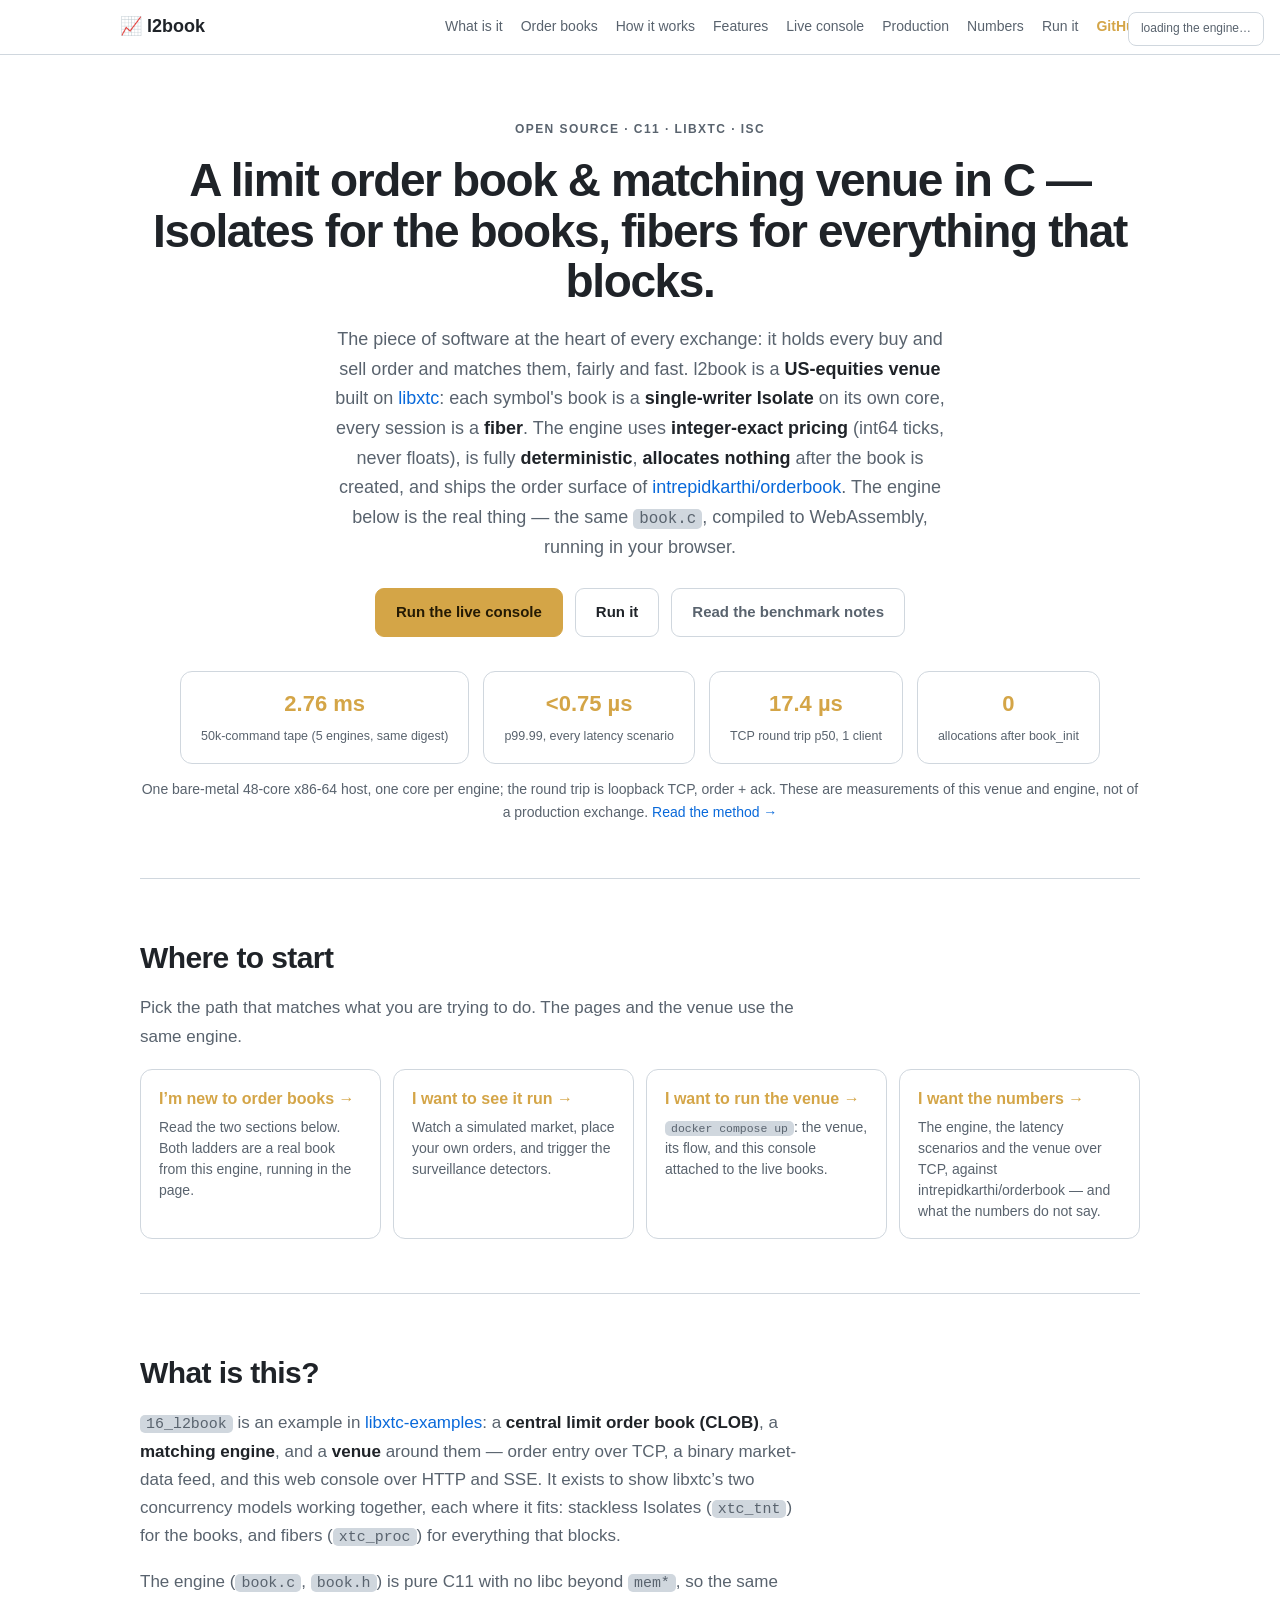
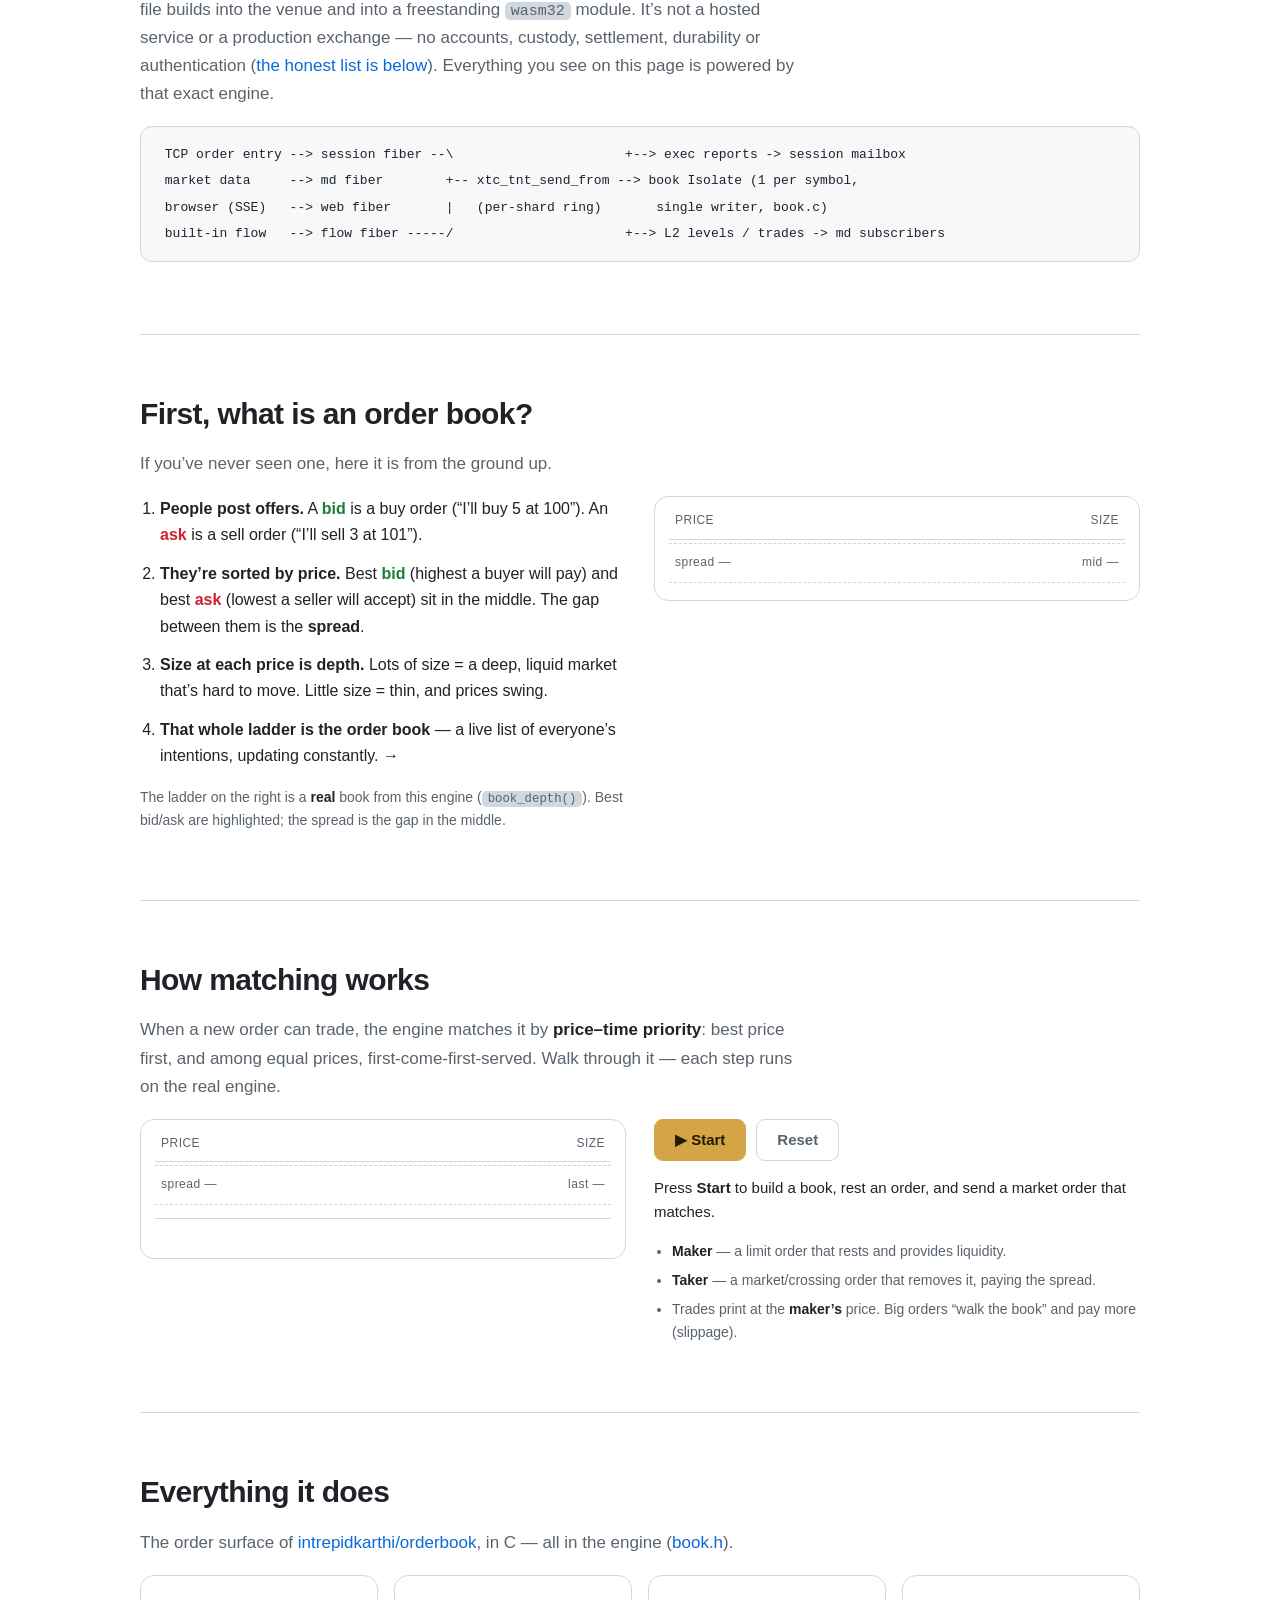
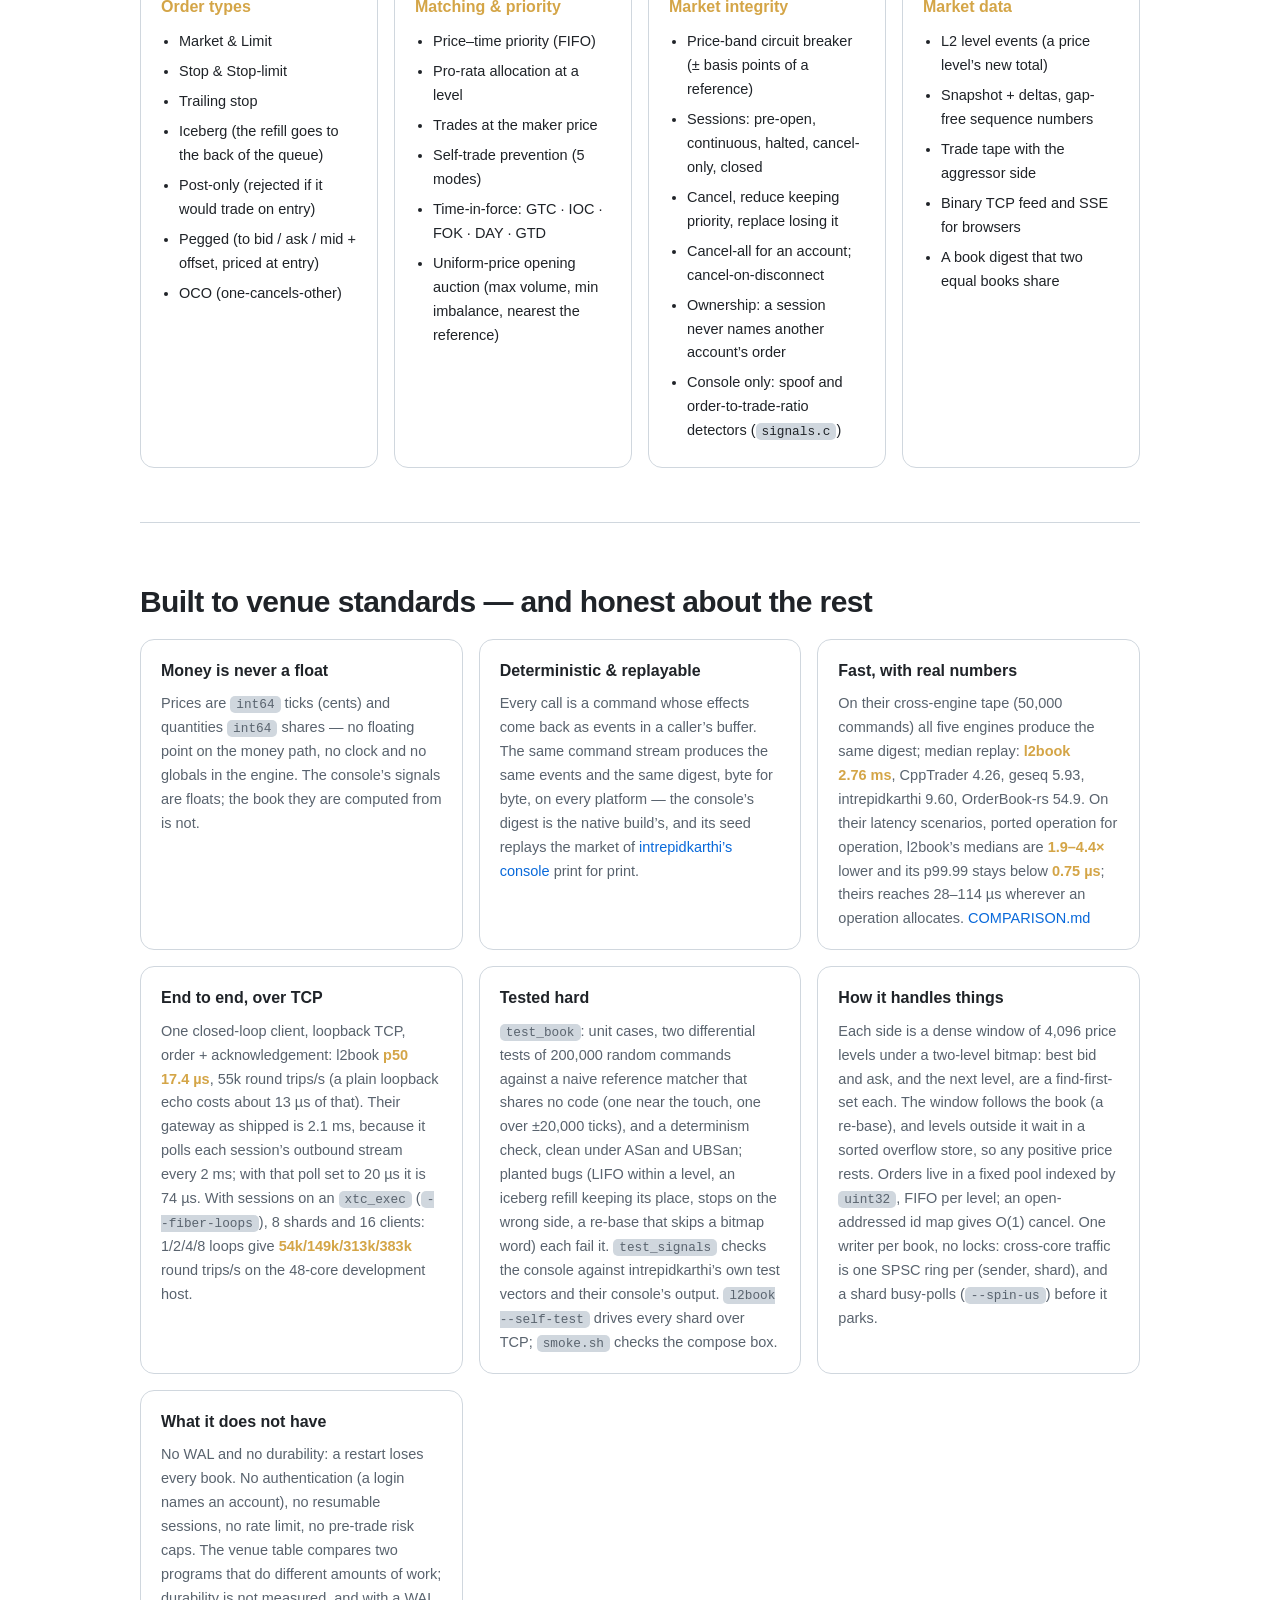
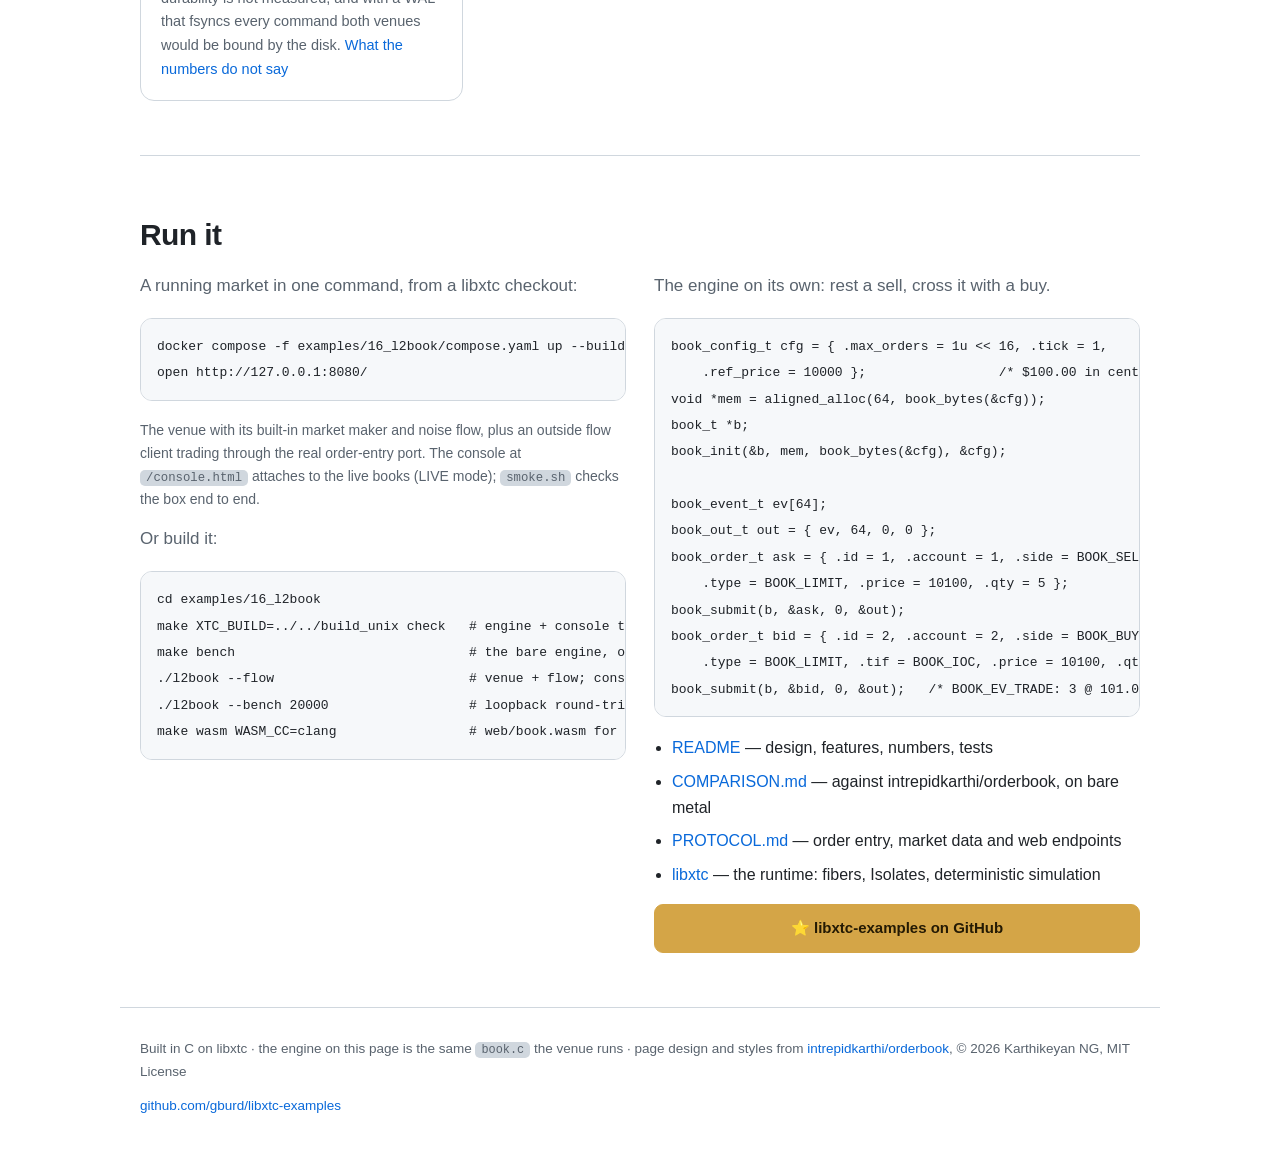
==== commit a464cd52: "16_l2book: docs describe the moving window; ThinBook figures struck README.md "Why it is fast" said " ====
--- a/16_l2book/web/index.html
+++ b/16_l2book/web/index.html
@@ -14,7 +14,7 @@
   <meta charset="utf-8" />
   <meta name="viewport" content="width=device-width, initial-scale=1" />
   <title>l2book &mdash; a level-2 limit order book &amp; matching venue on libxtc</title>
-  <meta name="description" content="A US-equities limit order book and matching venue in C on libxtc: one Isolate per book, fibers for every session. Integer-exact, deterministic, no allocation after init, the order surface of intrepidkarthi/orderbook, and the same engine runs in your browser as a 41 KB WebAssembly module." />
+  <meta name="description" content="A US-equities limit order book and matching venue in C on libxtc: one Isolate per book, fibers for every session. Integer-exact, deterministic, no allocation after init, the order surface of intrepidkarthi/orderbook, and the same engine runs in your browser as a 50 KB WebAssembly module." />
   <link rel="stylesheet" href="style.css" />
   <!-- l2book: wide code blocks scroll inside their column, not the page. -->
   <style>.two-col > div { min-width: 0; }</style>
@@ -243,17 +243,19 @@
         </div>
         <div class="prod">
           <h3>Tested hard</h3>
-          <p><code>test_book</code>: unit cases, a differential test of 200,000 random commands against a naive
-          reference matcher that shares no code, and a determinism check, clean under ASan and UBSan; planted
-          bugs (LIFO within a level, an iceberg refill keeping its place, stops on the wrong side) each fail it.
+          <p><code>test_book</code>: unit cases, two differential tests of 200,000 random commands against a naive
+          reference matcher that shares no code (one near the touch, one over &plusmn;20,000 ticks), and a
+          determinism check, clean under ASan and UBSan; planted bugs (LIFO within a level, an iceberg refill
+          keeping its place, stops on the wrong side, a re-base that skips a bitmap word) each fail it.
           <code>test_signals</code> checks the console against intrepidkarthi&rsquo;s own test vectors and
           their console&rsquo;s output. <code>l2book --self-test</code> drives every shard over TCP;
           <code>smoke.sh</code> checks the compose box.</p>
         </div>
         <div class="prod">
           <h3>How it handles things</h3>
-          <p>Each side is a dense array of 4,096 price levels under a two-level bitmap: best bid and ask, and the
-          next level, are a find-first-set each. Orders live in a fixed pool indexed by <code>uint32</code>,
+          <p>Each side is a dense window of 4,096 price levels under a two-level bitmap: best bid and ask, and the
+          next level, are a find-first-set each. The window follows the book (a re-base), and levels outside it
+          wait in a sorted overflow store, so any positive price rests. Orders live in a fixed pool indexed by <code>uint32</code>,
           FIFO per level; an open-addressed id map gives O(1) cancel. One writer per book, no locks: cross-core
           traffic is one SPSC ring per (sender, shard), and a shard busy-polls (<code>--spin-us</code>) before
           it parks.</p>
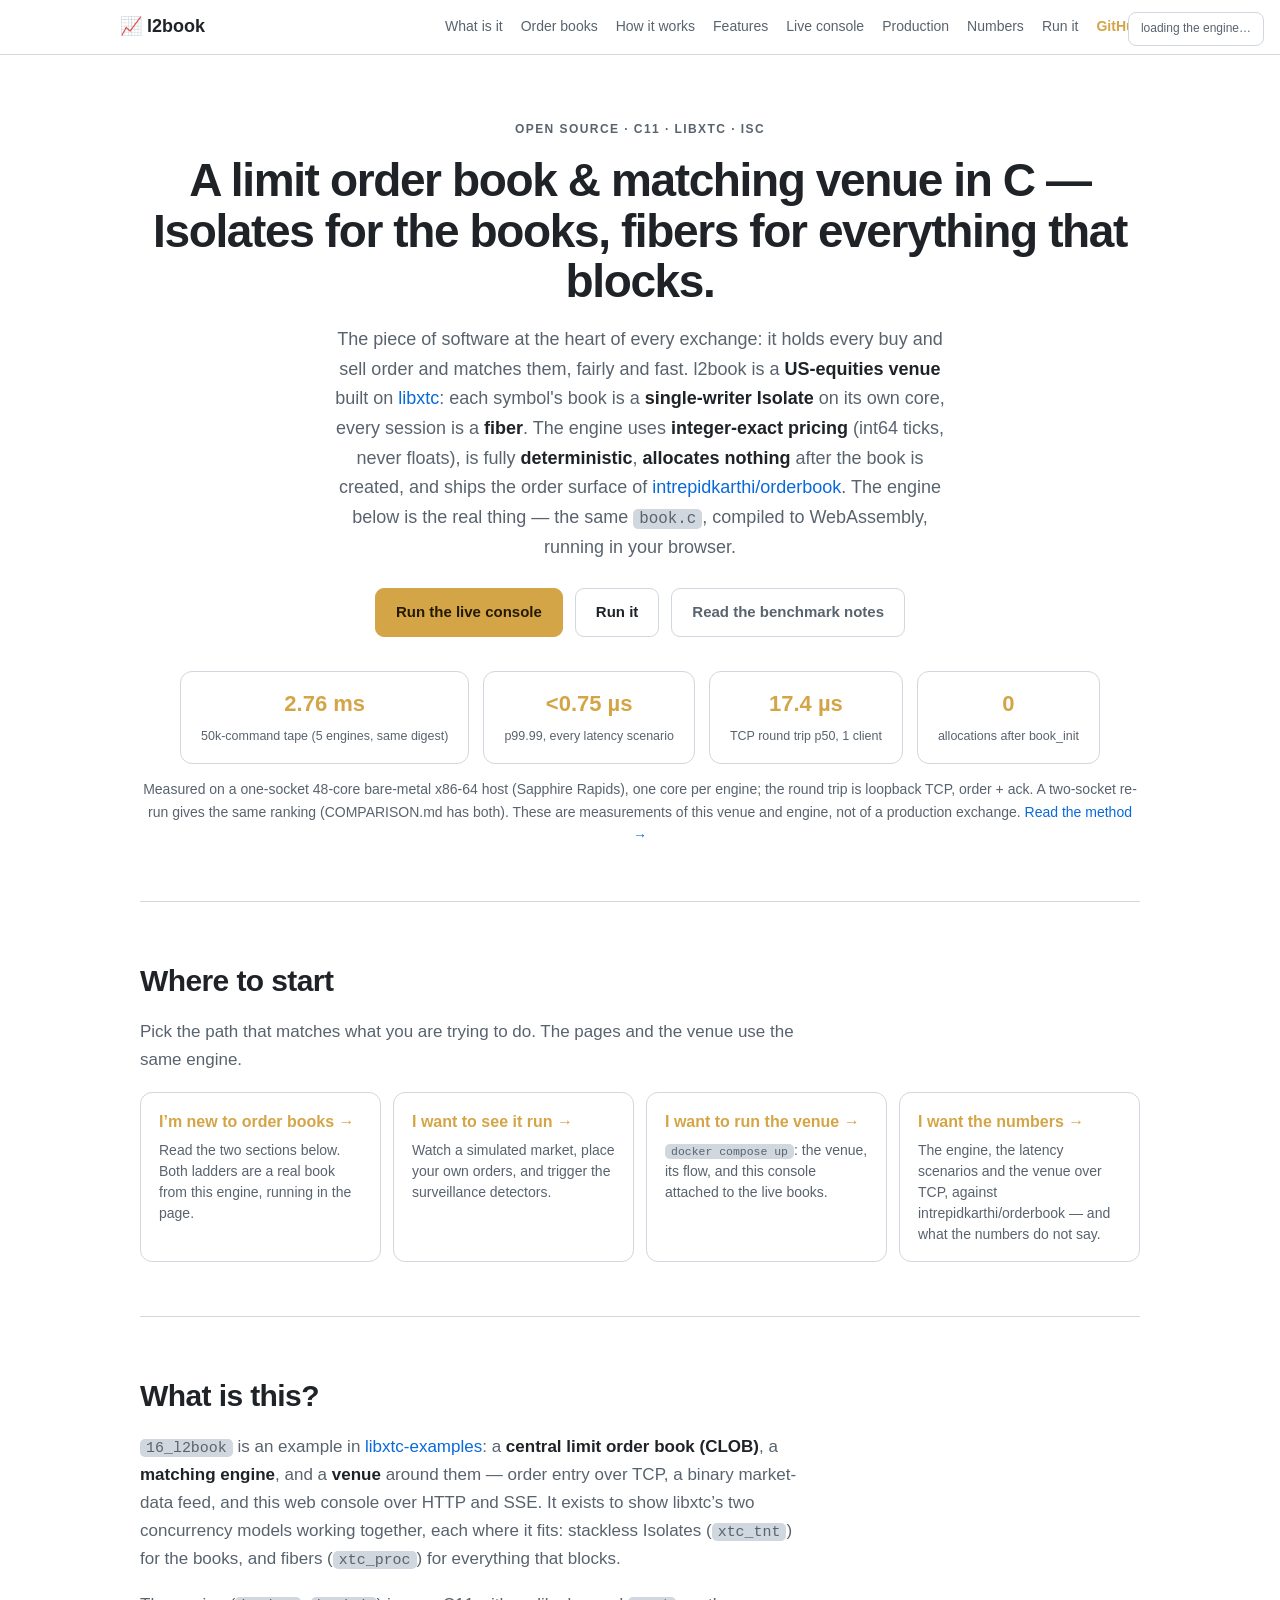
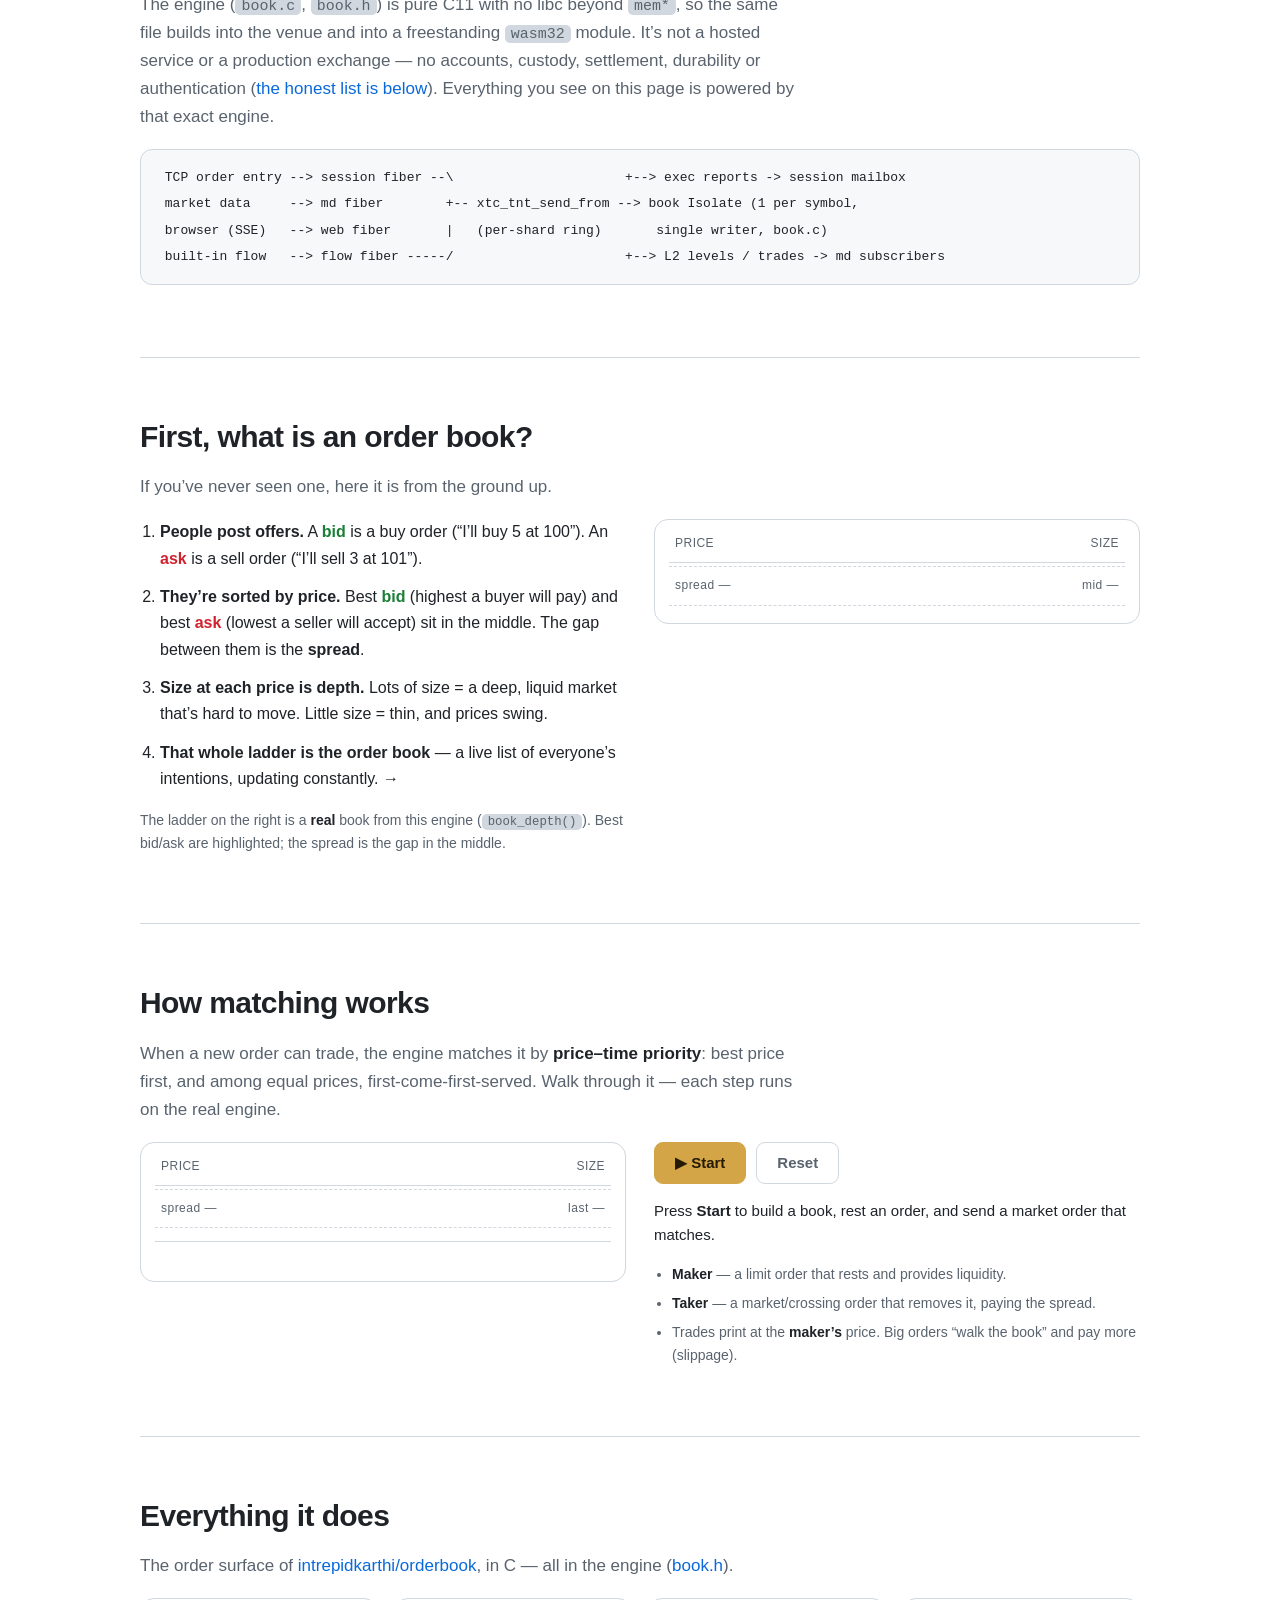
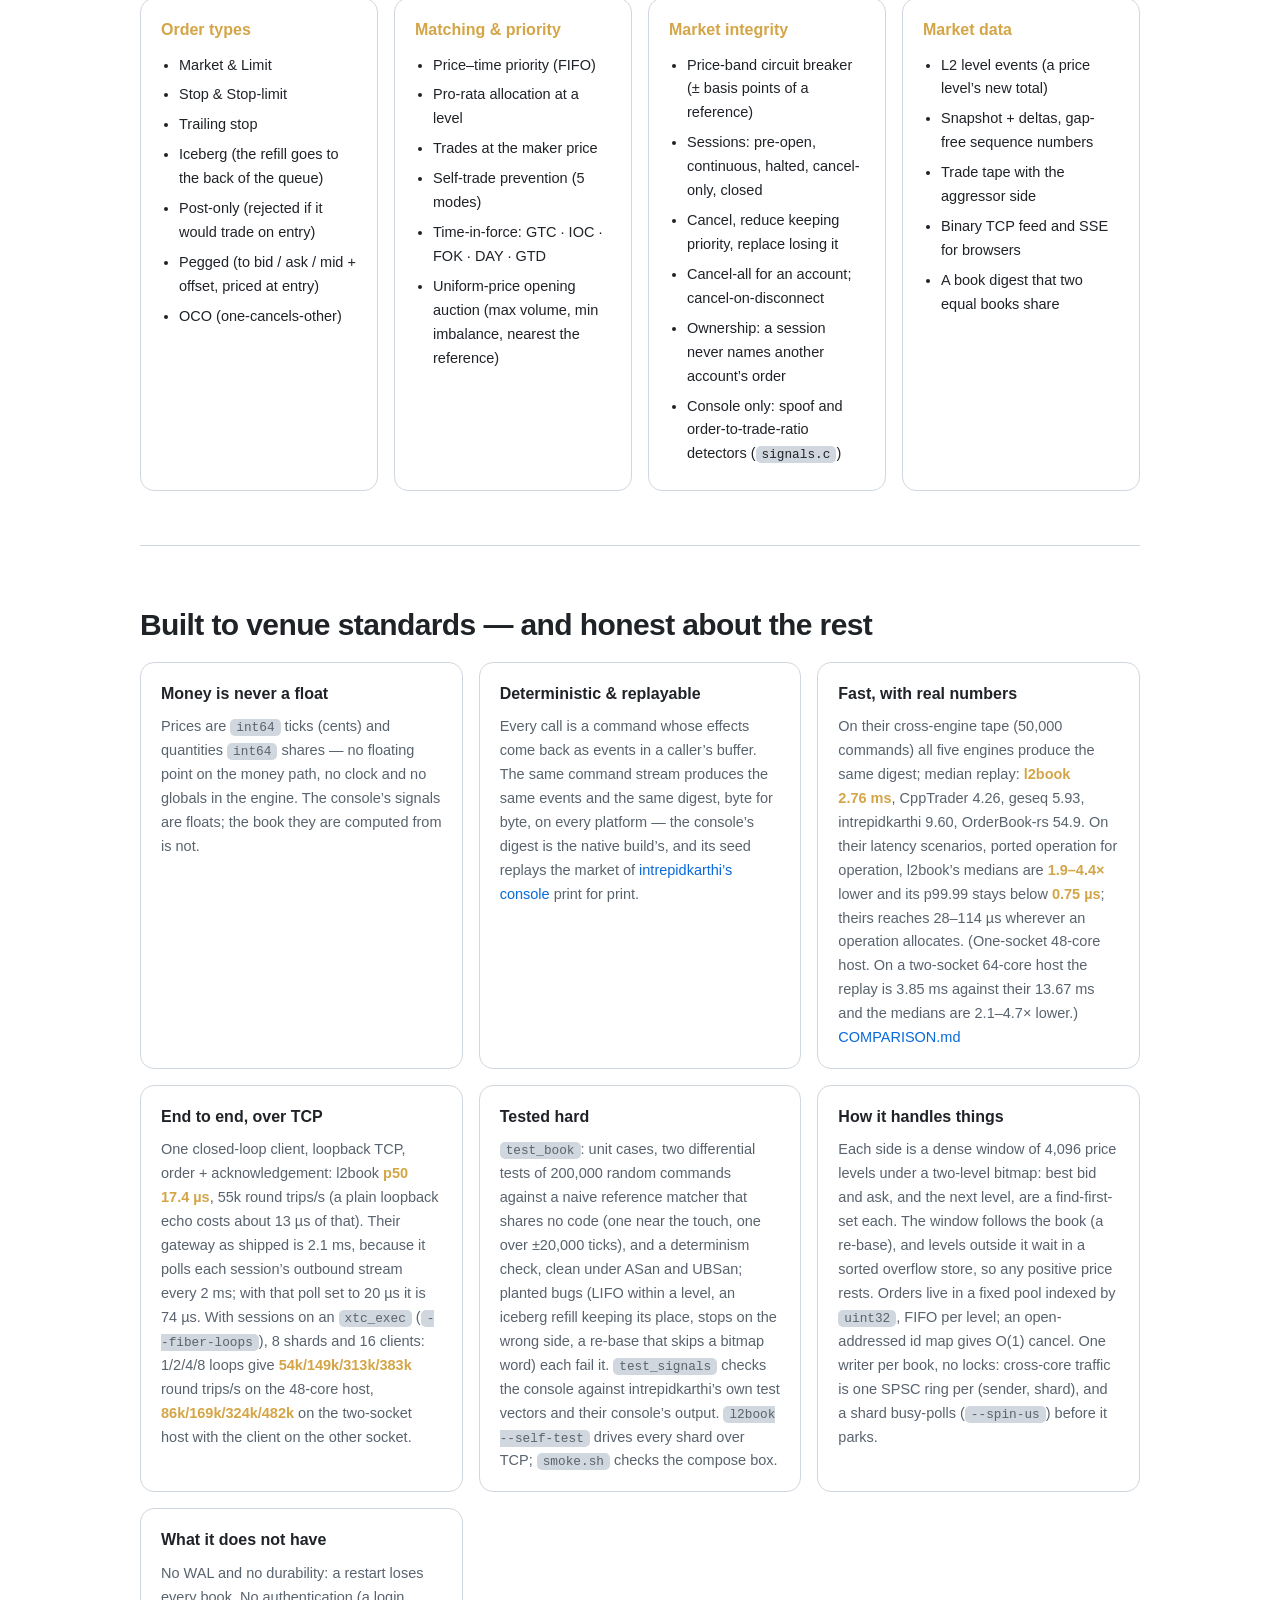
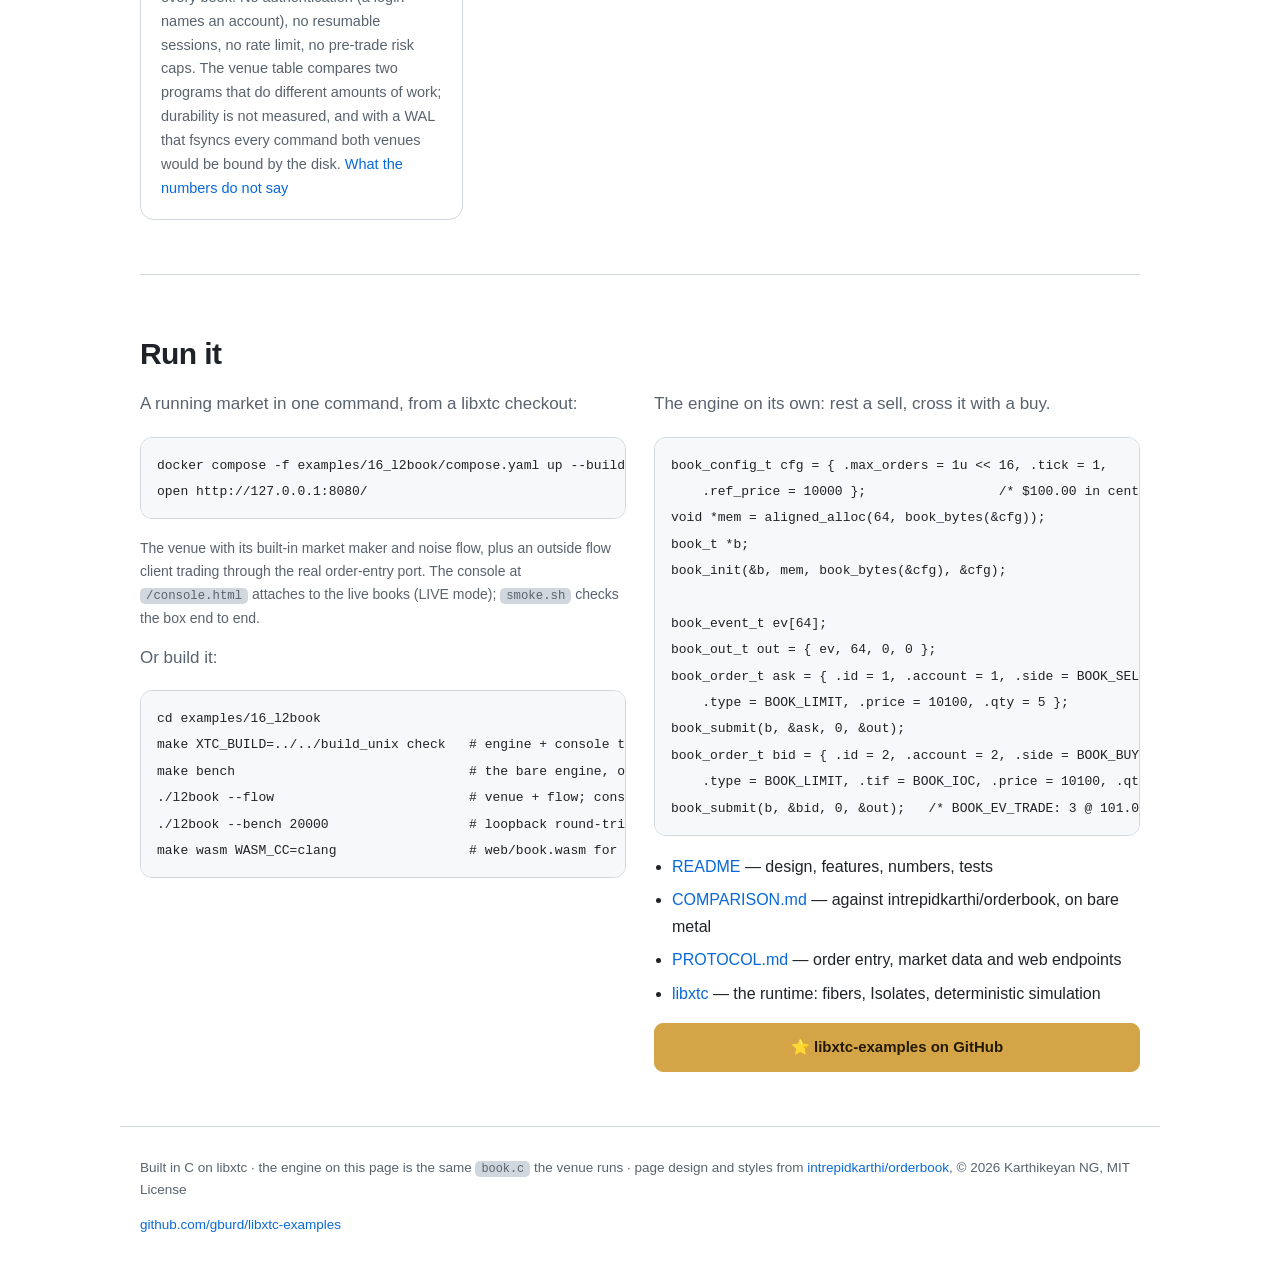
==== commit dbe79132: "16_l2book: the landing page names the host behind each figure The headline figures (2.76 ms replay, " ====
--- a/16_l2book/web/index.html
+++ b/16_l2book/web/index.html
@@ -61,7 +61,7 @@
       <div><b>17.4&nbsp;&micro;s</b><span>TCP round trip p50, 1 client</span></div>
       <div><b>0</b><span>allocations after book_init</span></div>
     </div>
-    <p class="hint">One bare-metal 48-core x86-64 host, one core per engine; the round trip is loopback TCP, order + ack. These are measurements of this venue and engine, not of a production exchange. <a href="https://github.com/gburd/libxtc-examples/blob/main/16_l2book/COMPARISON.md">Read the method &rarr;</a></p>
+    <p class="hint">Measured on a one-socket 48-core bare-metal x86-64 host (Sapphire Rapids), one core per engine; the round trip is loopback TCP, order + ack. A two-socket re-run gives the same ranking (COMPARISON.md has both). These are measurements of this venue and engine, not of a production exchange. <a href="https://github.com/gburd/libxtc-examples/blob/main/16_l2book/COMPARISON.md">Read the method &rarr;</a></p>
   </header>
 
   <main>
@@ -229,7 +229,9 @@
           replay: <b>l2book 2.76&nbsp;ms</b>, CppTrader 4.26, geseq 5.93, intrepidkarthi 9.60,
           OrderBook-rs 54.9. On their latency scenarios, ported operation for operation, l2book&rsquo;s
           medians are <b>1.9&ndash;4.4&times;</b> lower and its p99.99 stays below <b>0.75&nbsp;&micro;s</b>;
-          theirs reaches 28&ndash;114&nbsp;&micro;s wherever an operation allocates.
+          theirs reaches 28&ndash;114&nbsp;&micro;s wherever an operation allocates. (One-socket 48-core
+          host. On a two-socket 64-core host the replay is 3.85 ms against their 13.67 ms and the medians are
+          2.1&ndash;4.7&times; lower.)
           <a href="https://github.com/gburd/libxtc-examples/blob/main/16_l2book/COMPARISON.md">COMPARISON.md</a></p>
         </div>
         <div class="prod">
@@ -239,7 +241,8 @@
           shipped is 2.1&nbsp;ms, because it polls each session&rsquo;s outbound stream every 2&nbsp;ms; with that
           poll set to 20&nbsp;&micro;s it is 74&nbsp;&micro;s. With sessions on an <code>xtc_exec</code>
           (<code>--fiber-loops</code>), 8 shards and 16 clients: 1/2/4/8 loops give
-          <b>54k/149k/313k/383k</b> round trips/s on the 48-core development host.</p>
+          <b>54k/149k/313k/383k</b> round trips/s on the 48-core host, <b>86k/169k/324k/482k</b> on the
+          two-socket host with the client on the other socket.</p>
         </div>
         <div class="prod">
           <h3>Tested hard</h3>
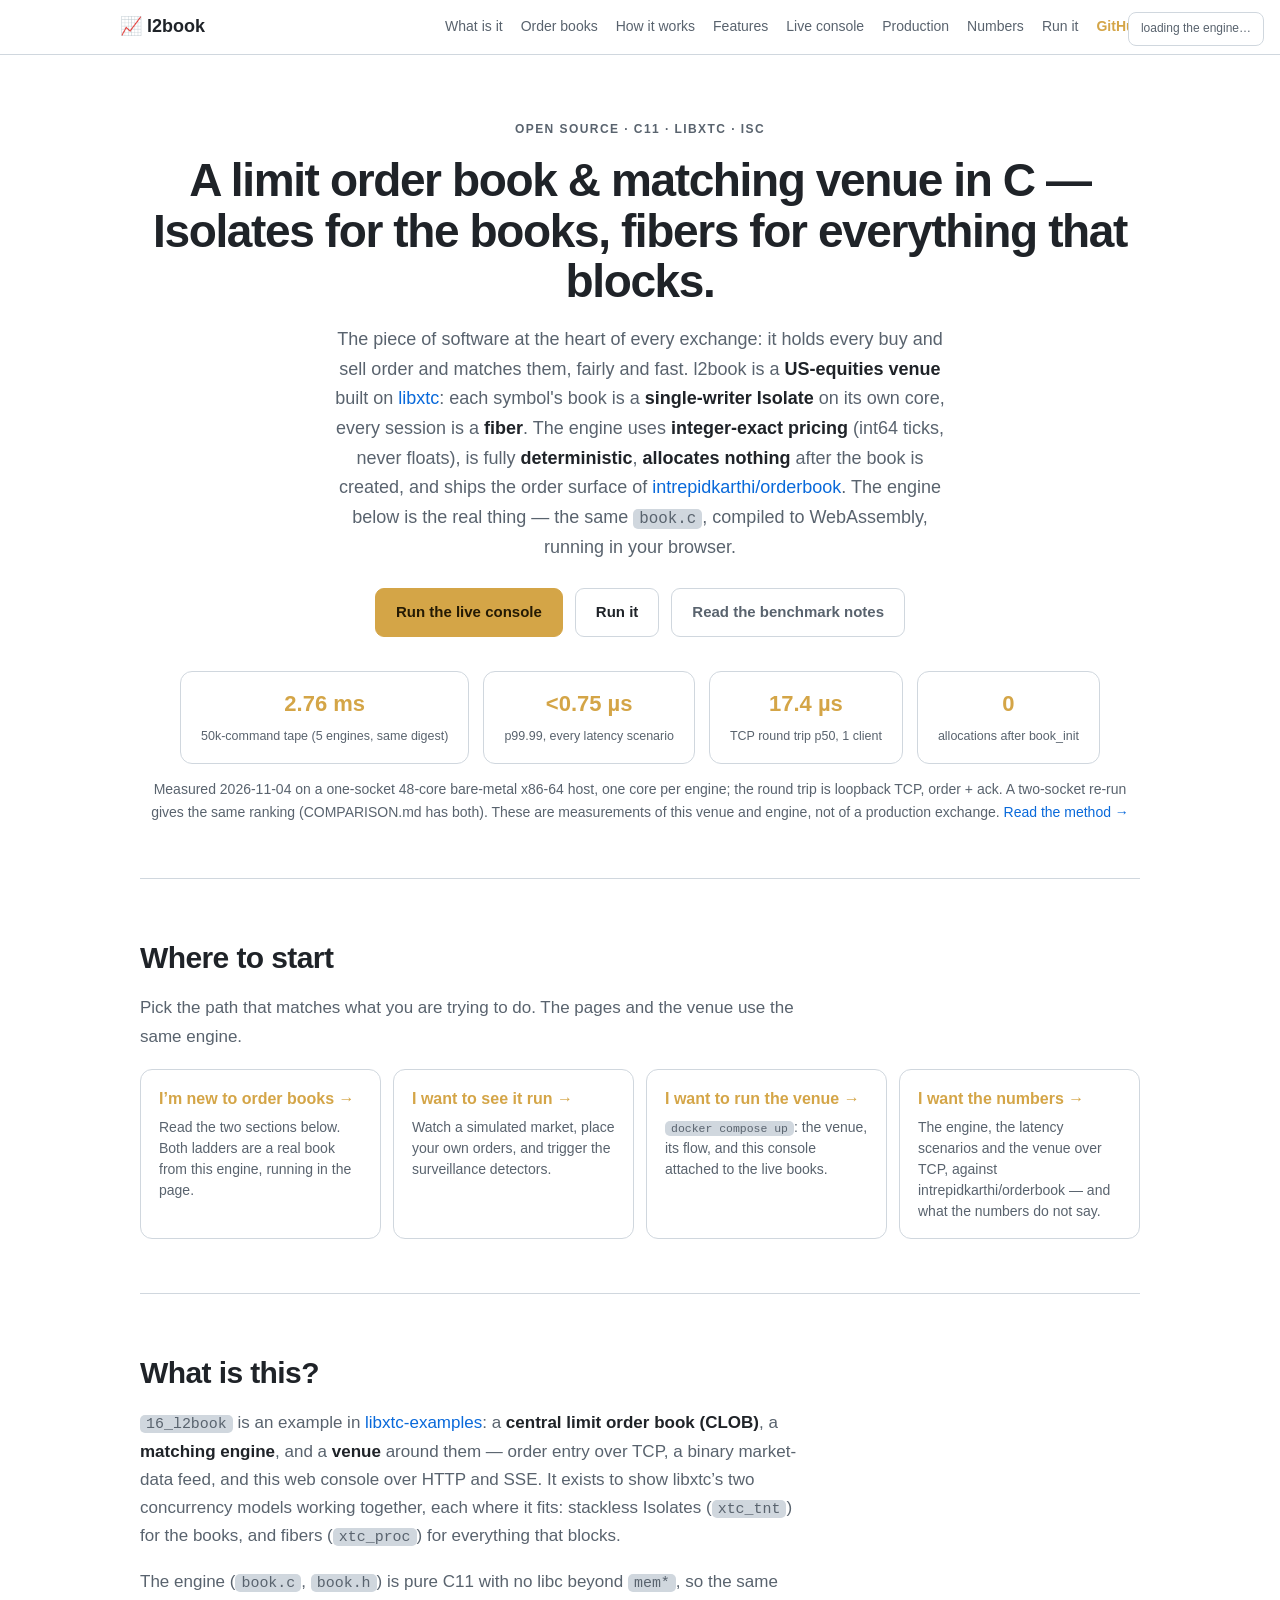
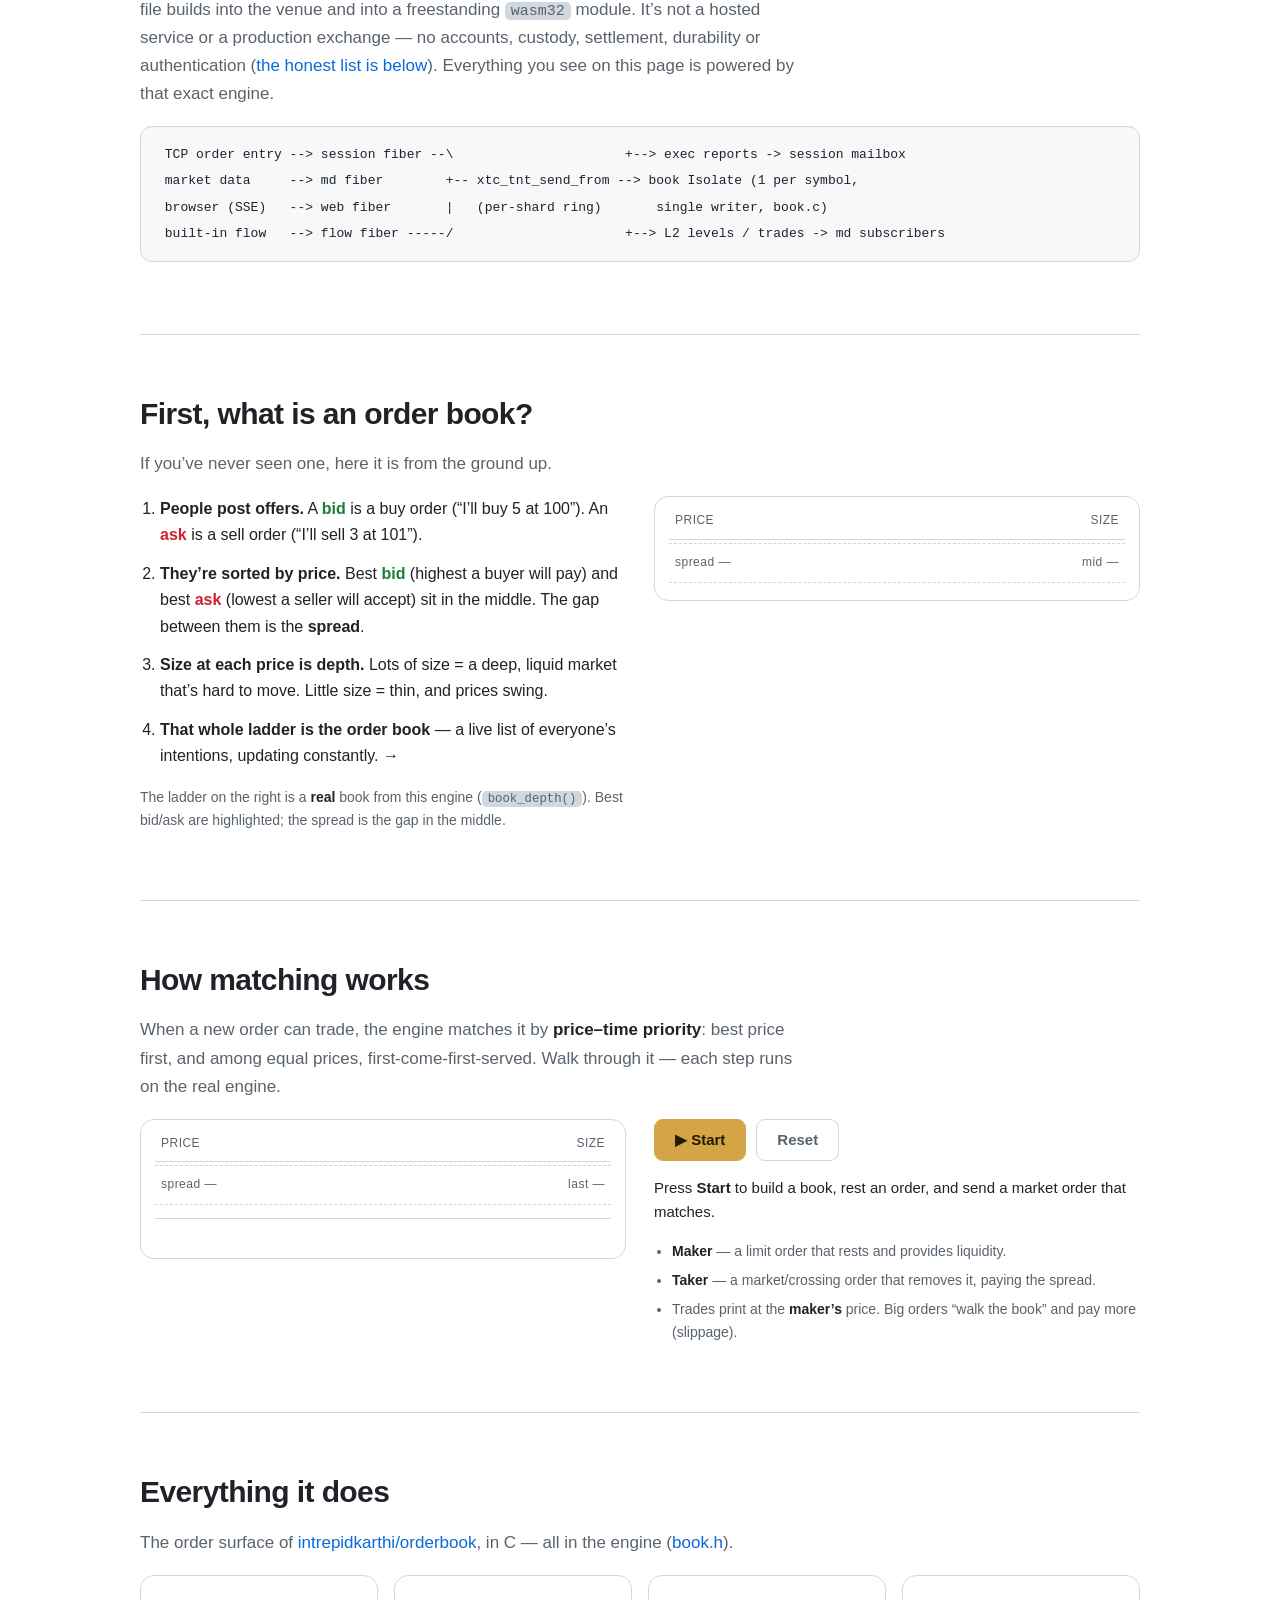
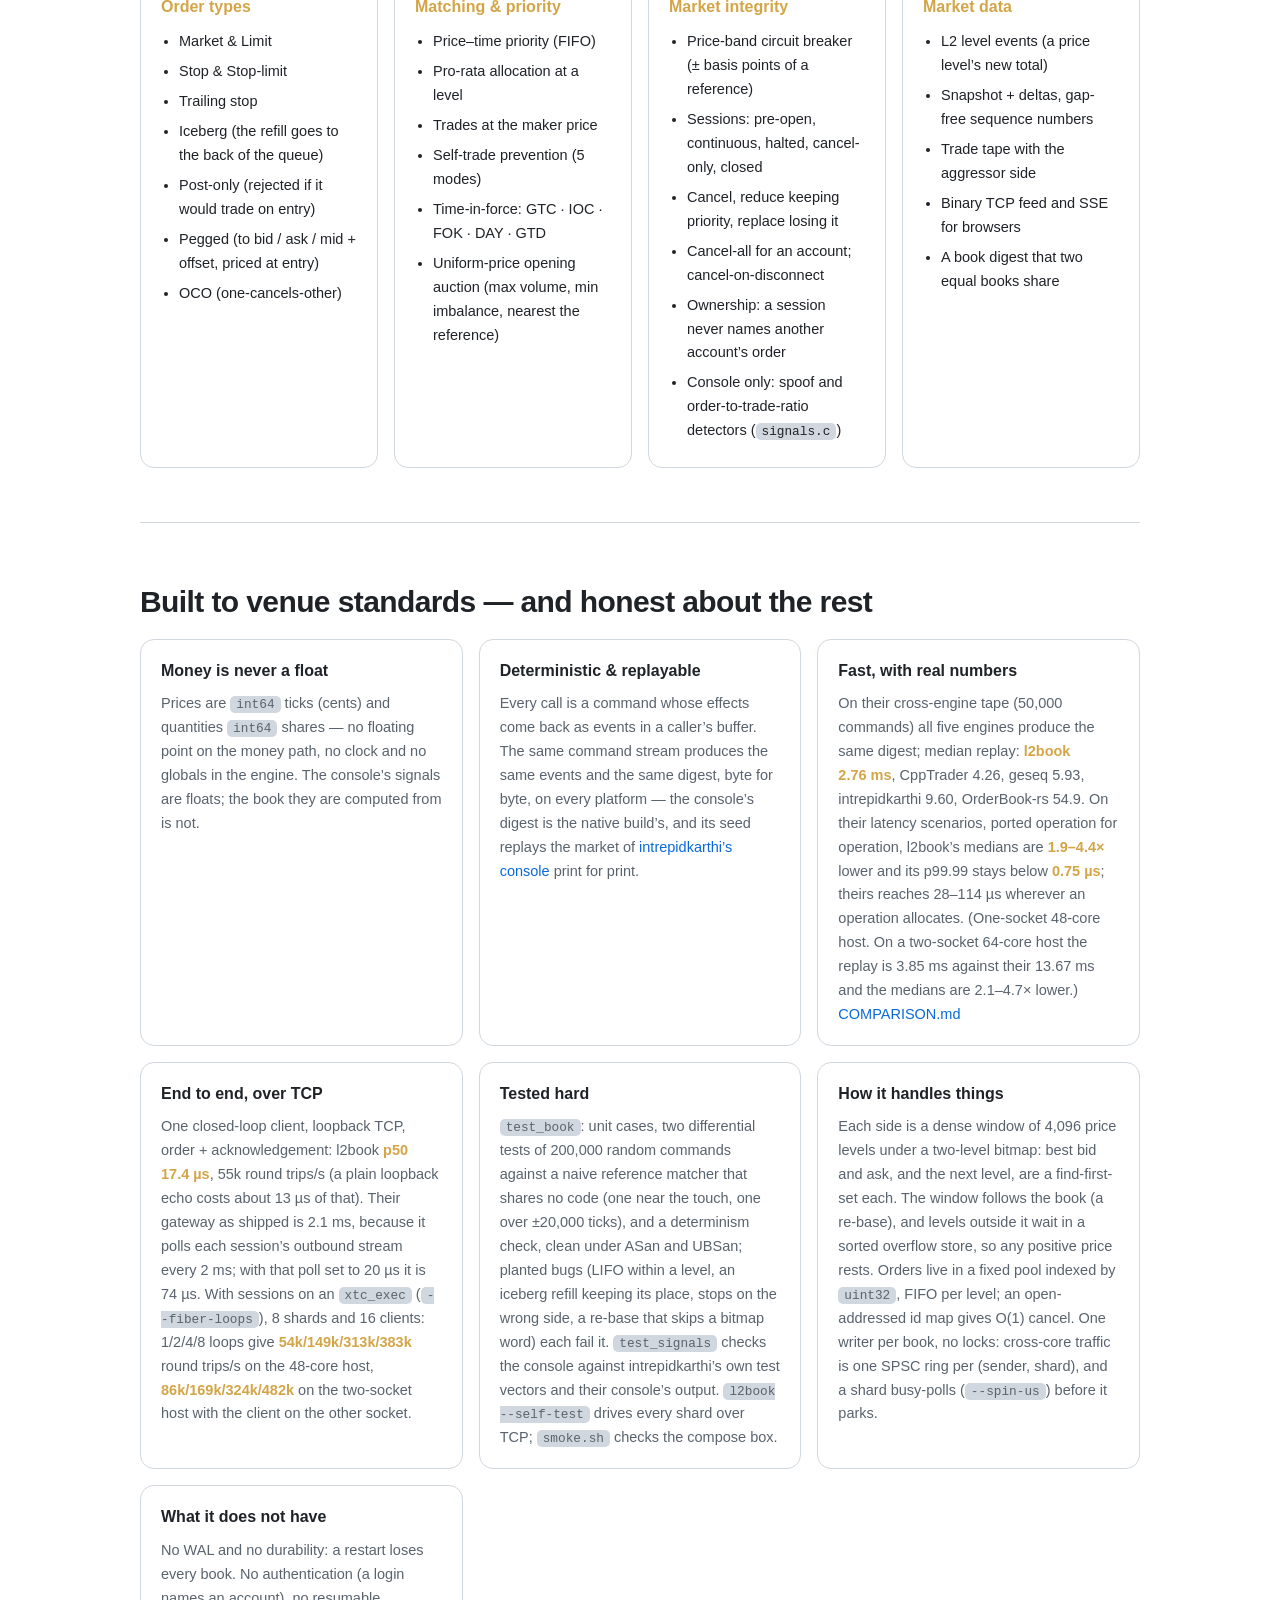
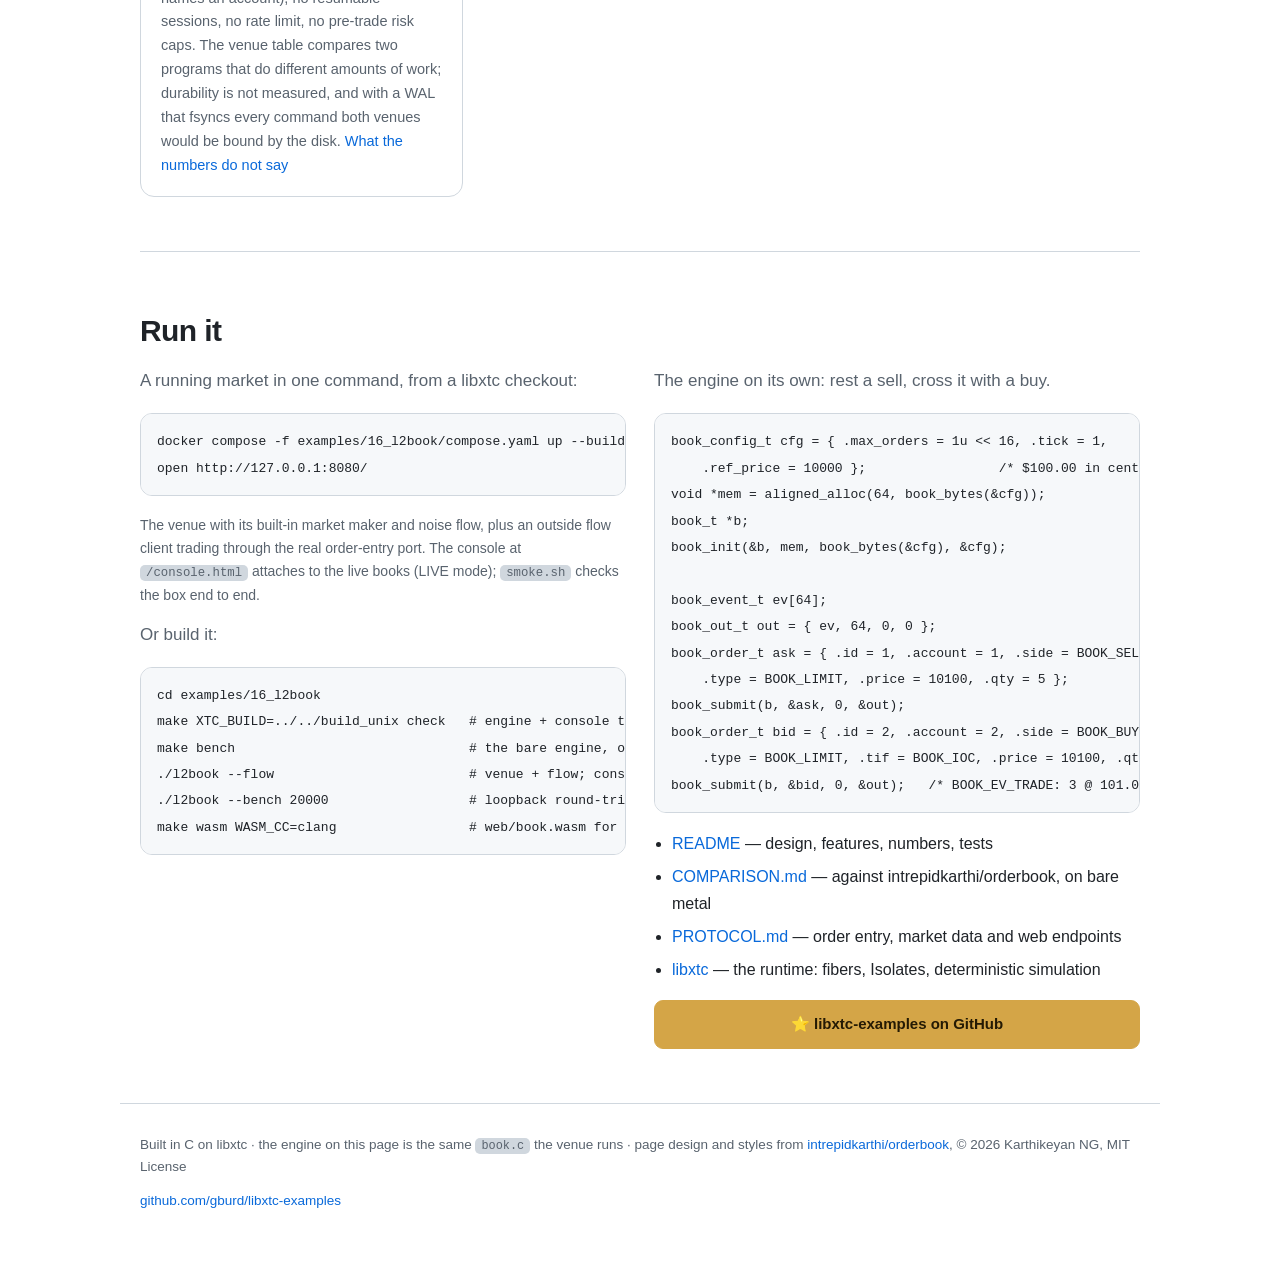
==== commit 48ccbaa9: "docs: 16_l2book: date the measurements, drop CPU model names The README, COMPARISON.md and the landi" ====
--- a/16_l2book/web/index.html
+++ b/16_l2book/web/index.html
@@ -61,7 +61,7 @@
       <div><b>17.4&nbsp;&micro;s</b><span>TCP round trip p50, 1 client</span></div>
       <div><b>0</b><span>allocations after book_init</span></div>
     </div>
-    <p class="hint">Measured on a one-socket 48-core bare-metal x86-64 host (Sapphire Rapids), one core per engine; the round trip is loopback TCP, order + ack. A two-socket re-run gives the same ranking (COMPARISON.md has both). These are measurements of this venue and engine, not of a production exchange. <a href="https://github.com/gburd/libxtc-examples/blob/main/16_l2book/COMPARISON.md">Read the method &rarr;</a></p>
+    <p class="hint">Measured 2026-11-04 on a one-socket 48-core bare-metal x86-64 host, one core per engine; the round trip is loopback TCP, order + ack. A two-socket re-run gives the same ranking (COMPARISON.md has both). These are measurements of this venue and engine, not of a production exchange. <a href="https://github.com/gburd/libxtc-examples/blob/main/16_l2book/COMPARISON.md">Read the method &rarr;</a></p>
   </header>
 
   <main>
